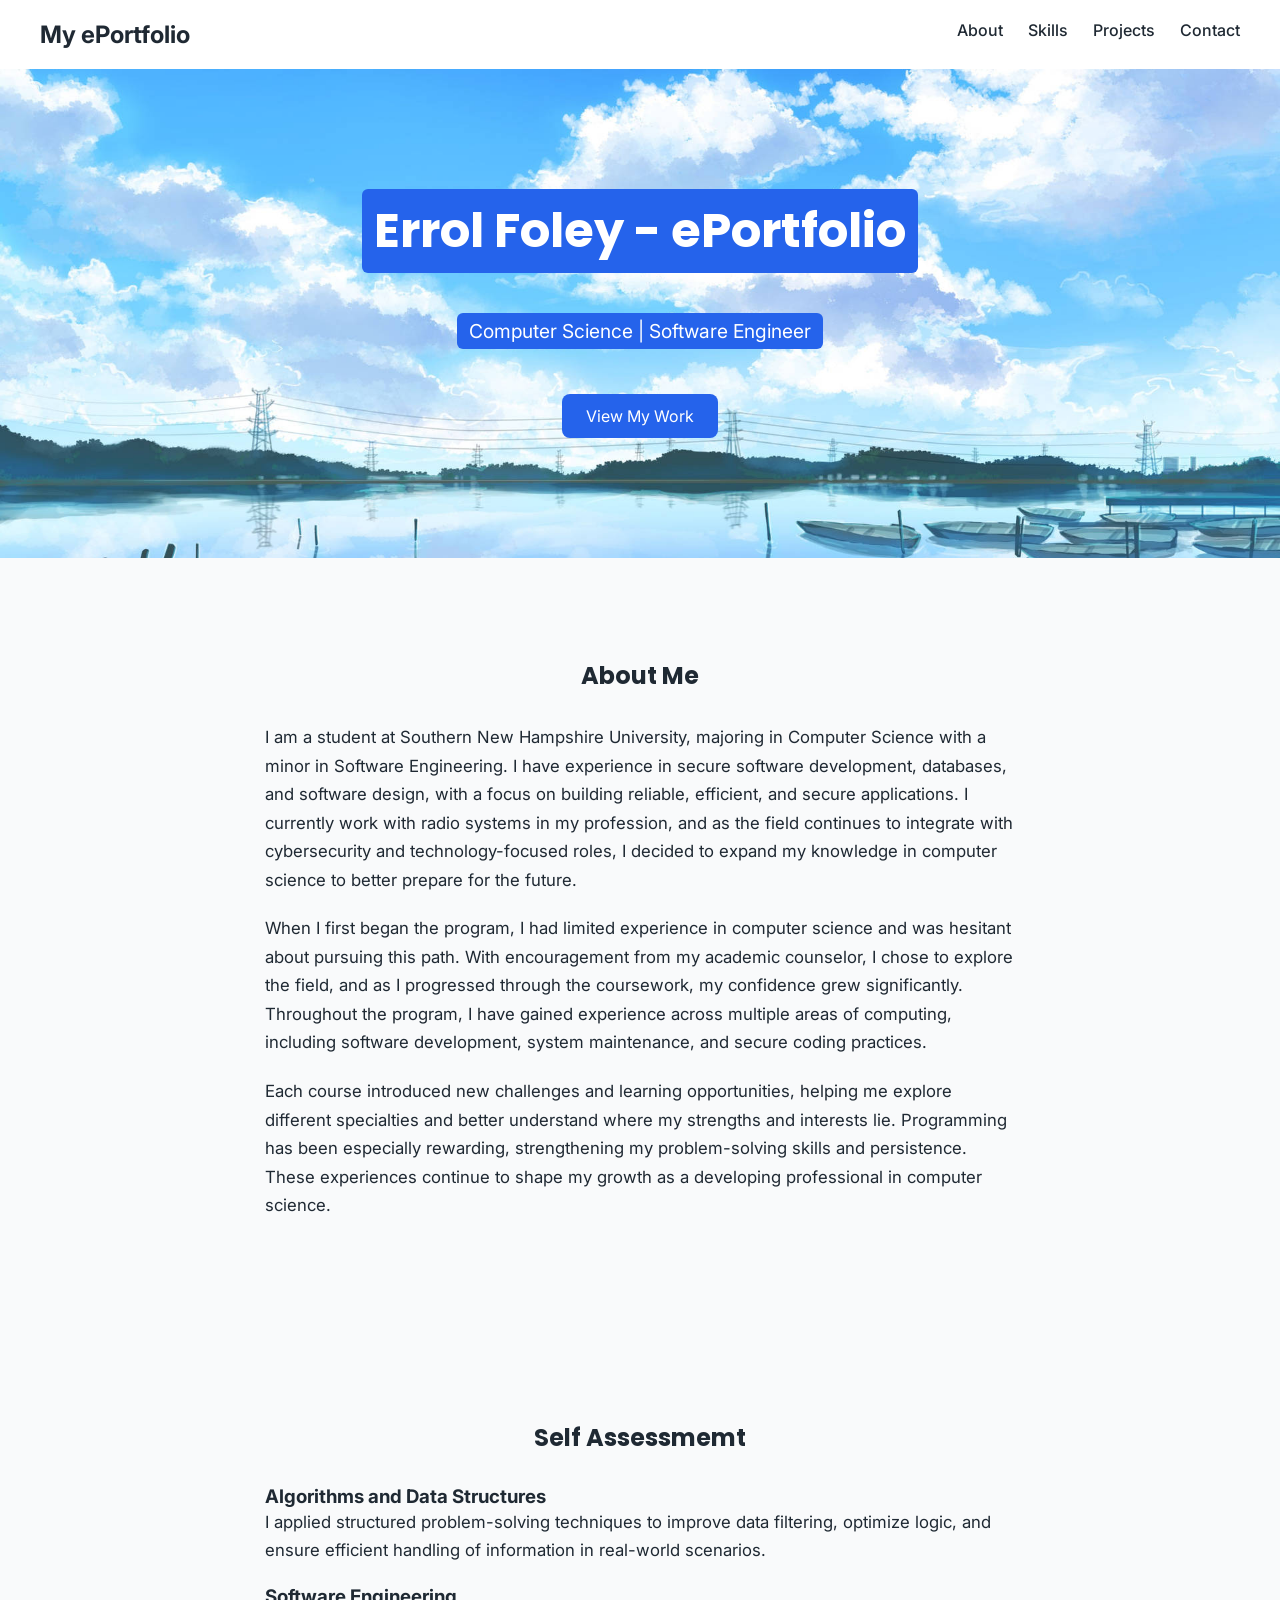
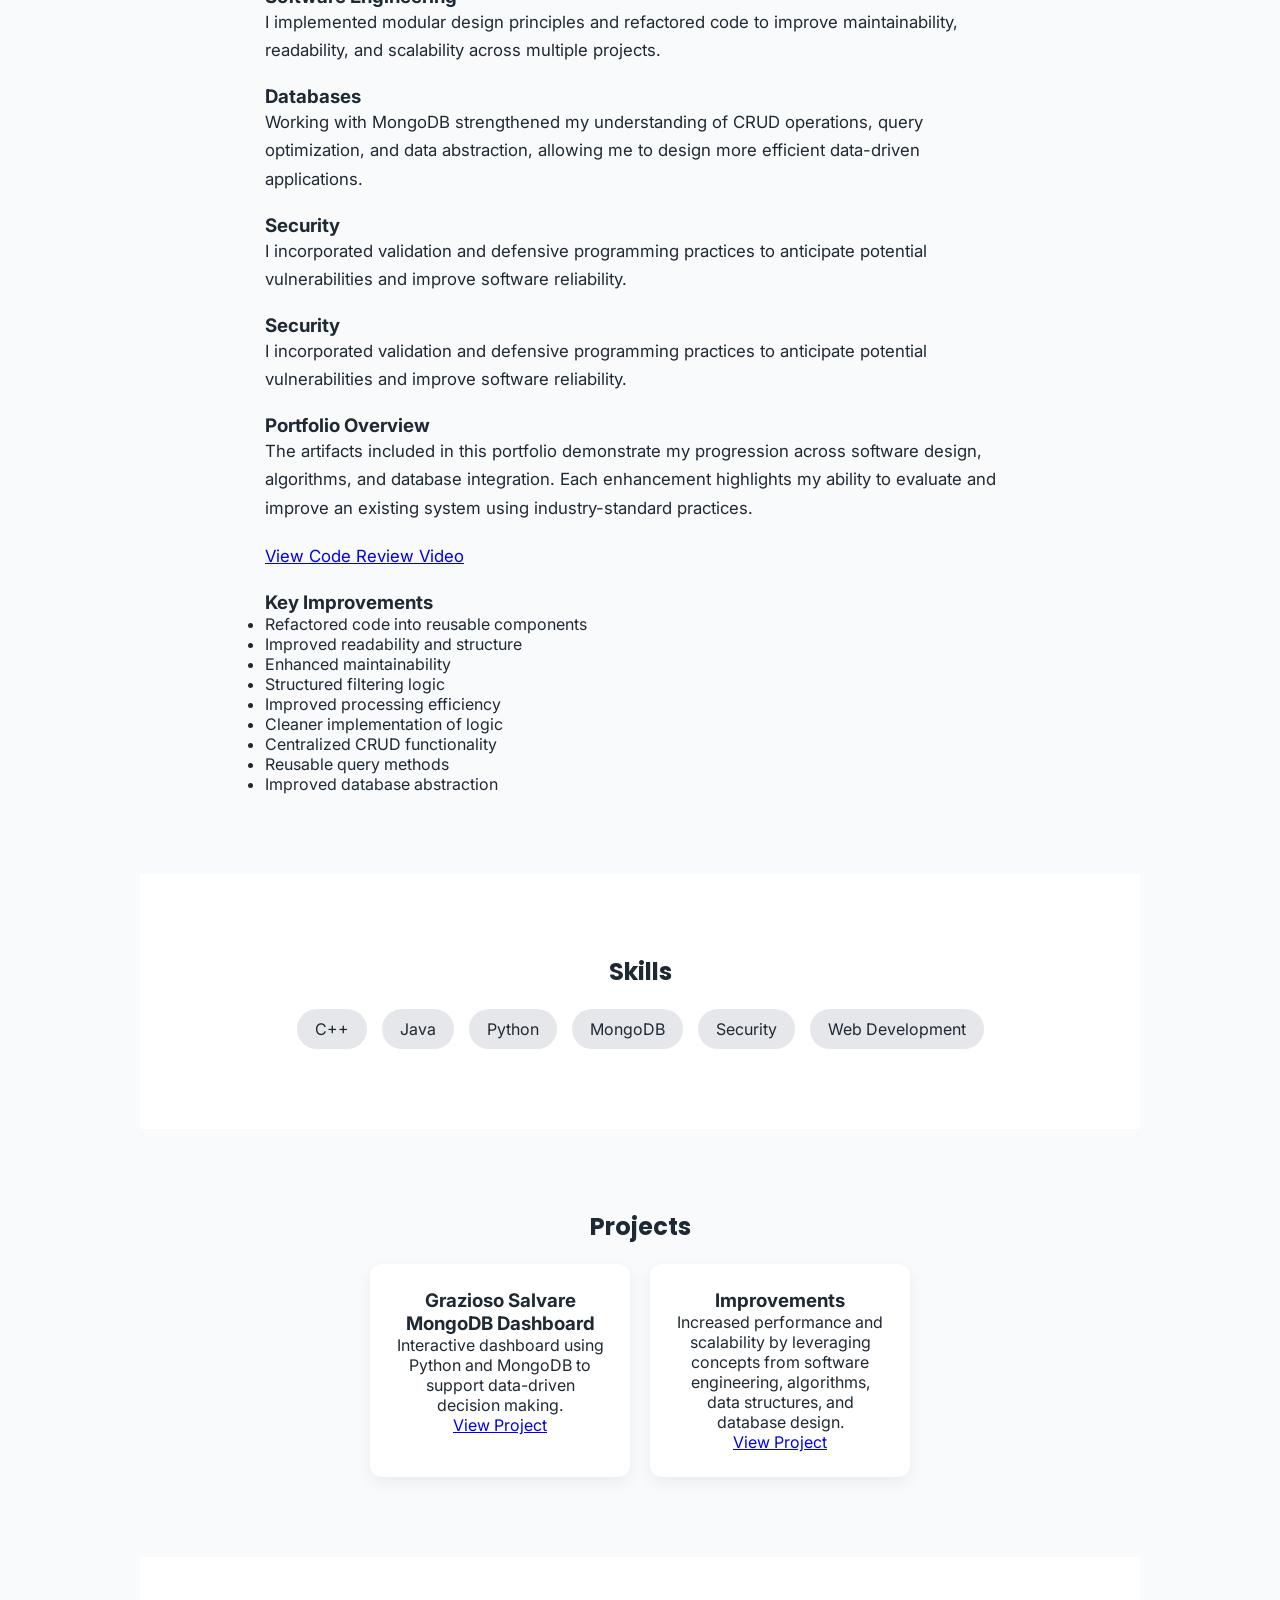
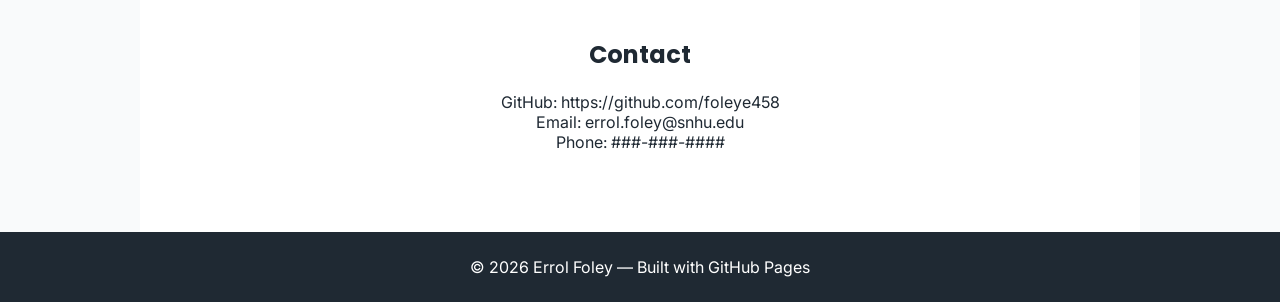
==== index.html @ 4ce611e1 "Update index.html" ====
<!DOCTYPE html>
<html lang="en">
<head>
  <meta charset="UTF-8">
  <meta name="viewport" content="width=device-width, initial-scale=1.0">
  <title>My ePortfolio</title>

  <!-- Fonts -->
  <link href="https://fonts.googleapis.com/css2?family=Poppins:wght@400;600&family=Inter:wght@400;500&display=swap" rel="stylesheet">

  <link rel="stylesheet" href="style.css">
</head>
<body>

  <!-- NAVBAR -->
  <nav>
    <h2 class="logo">My ePortfolio</h2>
    <ul>
      <li><a href="#about">About</a></li>
      <li><a href="#skills">Skills</a></li>
      <li><a href="#projects">Projects</a></li>
      <li><a href="#contact">Contact</a></li>
    </ul>
  </nav>

  <!-- HERO -->
<section class="hero">
  <h1 class="blue-highlight">Errol Foley - ePortfolio</h1>
  <p></p>
  <p class="blue-highlight">Computer Science | Software Engineer</p>
  <p></p>
  <a href="#projects" class="btn">View My Work</a>
</section>

  <!-- ABOUT -->
<section id="about" class="section">
  <h2>About Me</h2>

  <div class="about-content">

    <p>
      I am a student at Southern New Hampshire University, majoring in Computer Science with a minor in Software Engineering. I have experience in secure software development, databases, and software design, with a focus on building reliable, efficient, and secure applications. I currently work with radio systems in my profession, and as the field continues to integrate with cybersecurity and technology-focused roles, I decided to expand my knowledge in computer science to better prepare for the future.
    </p>
    
    <p>
    </p>

    <p>
      When I first began the program, I had limited experience in computer science and was hesitant about pursuing this path. With encouragement from my academic counselor, I chose to explore the field, and as I progressed through the coursework, my confidence grew significantly. Throughout the program, I have gained experience across multiple areas of computing, including software development, system maintenance, and secure coding practices.
    </p>

    <p>
    </p>

    <p>
      Each course introduced new challenges and learning opportunities, helping me explore different specialties and better understand where my strengths and interests lie. Programming has been especially rewarding, strengthening my problem-solving skills and persistence. These experiences continue to shape my growth as a developing professional in computer science.
    </p>

    <p>
    </p>

    <p>
      
    </p>

  </div>
</section>

<!-- SELF ASSESSMENT -->
  <section id="self assessment" class="section">
  <h2>Self Assessmemt</h2>

  <div class="about-content">
    <h3>Algorithms and Data Structures</h3> 
    <p> I applied structured problem-solving techniques to improve data filtering, optimize logic, and ensure efficient handling of information in real-world scenarios. </p>

    <h3>Software Engineering</h3> 
    <p> I implemented modular design principles and refactored code to improve maintainability, readability, and scalability across multiple projects. </p>

    <h3>Databases</h3> 
    <p> Working with MongoDB strengthened my understanding of CRUD operations, query optimization, and data abstraction, allowing me to design more efficient data-driven applications. </p>

    <h3>Security</h3> 
    <p> I incorporated validation and defensive programming practices to anticipate potential vulnerabilities and improve software reliability. </p>

    <h3>Security</h3>
<p>
  I incorporated validation and defensive programming practices to anticipate potential
  vulnerabilities and improve software reliability.
</p>

<h3>Portfolio Overview</h3>
<p>
  The artifacts included in this portfolio demonstrate my progression across software
  design, algorithms, and database integration. Each enhancement highlights my ability
  to evaluate and improve an existing system using industry-standard practices.
</p>
<!-- Video-->
<p><a href="https://www.youtube.com/watch?v=GBIIQ0kP15E">View Code Review Video</a></p>
<h3>Key Improvements</h3>
<ul>
  <li>Refactored code into reusable components</li>
  <li>Improved readability and structure</li>
  <li>Enhanced maintainability</li>
  <li>Structured filtering logic</li>
  <li>Improved processing efficiency</li>
  <li>Cleaner implementation of logic</li>
  <li>Centralized CRUD functionality</li>
  <li>Reusable query methods</li>
  <li>Improved database abstraction</li>
</ul>

  </div>
</section>

  <!-- SKILLS -->
  <section id="skills" class="section light">
    <h2>Skills</h2>
    <div class="skills">
      <span>C++</span>
      <span>Java</span>
      <span>Python</span>
      <span>MongoDB</span>
      <span>Security</span>
      <span>Web Development</span>
    </div>
  </section>

  <!-- PROJECTS -->
  <section id="projects" class="section">
    <h2>Projects</h2>

    <div class="cards">

      <div class="card">
        <h3>Grazioso Salvare MongoDB Dashboard</h3>
        <p>Interactive dashboard using Python and MongoDB to support data-driven decision making.</p>
        <a href="https://github.com/Foleye458/Client-Server-Development" target="_blank" class="project-btn">
          View Project
        </a>
      </div>
      
      <div class="card">
        <h3>Improvements</h3>
        <p>Increased performance and scalability by leveraging concepts from software engineering, algorithms, data structures, and database design.</p>
        <a href="https://github.com/Foleye458/Client-Server-Development-Improvements-" target="_blank" class="project-btn">
          View Project
        </a>
      </div>

    </div>
  </section>

  <!-- CONTACT -->
  <section id="contact" class="section light">
    <h2>Contact</h2>
    <p>GitHub: https://github.com/foleye458</p>
    <p>Email: errol.foley@snhu.edu</p>
    <p>Phone: ###-###-####</p>
  </section>

  <footer>
    <p>© 2026 Errol Foley — Built with GitHub Pages</p>
  </footer>

</body>
</html>
---- style.css ----
* {
  margin: 0;
  padding: 0;
  box-sizing: border-box;
}

body {
  font-family: 'Inter', sans-serif;
  background: #f9fafb;
  color: #1f2933;
}

/* NAVBAR */
nav {
  display: flex;
  justify-content: space-between;
  padding: 20px 40px;
  background: white;
  box-shadow: 0 2px 6px rgba(0,0,0,0.05);
}

nav ul {
  display: flex;
  list-style: none;
  gap: 25px;
}

nav a {
  text-decoration: none;
  color: #1f2933;
  font-weight: 500;
}

/* HERO */
.hero {
  text-align: center;
  padding: 100px 20px;
}

.hero h1 {
  font-family: 'Poppins', sans-serif;
  font-size: 3rem;
}

.hero p {
  margin: 15px 0;
  font-size: 1.2rem;
}

.hero {
  text-align: center;
  padding: 120px 20px;
  background: url("Peace.jpg") center/cover no-repeat;
  color: white;
}



.btn: hover {
  transform: translateY(-3px);
}

.btn {
  display: inline-block;
  margin-top: 15px;
  padding: 12px 24px;
  background: #2563eb;
  color: white;
  border-radius: 8px;
  text-decoration: none;
}

.blue-highlight {
  background: #2563eb;
  color: white;
  padding: 6px 12px;
  border-radius: 6px;
  display: inline-block;
  margin-bottom: 10px;
}

/* SECTIONS */
.section {
  padding: 80px 20px;
  max-width: 1000px;
  margin: auto;
  text-align: center;
}

.section.light {
  background: white;
}

.section h2 {
  font-family: 'Poppins', sans-serif;
  margin-bottom: 20px;
}

#about {
  padding: 100px 20px;
}

/* ABOUT */
.about-content {
  max-width: 750px;
  margin: 30px auto 0;
  text-align: left;
}

.about-content p {
  margin-bottom: 20px;
  line-height: 1.7;
  font-size: 1.05rem;
}

/* SKILLS */
.skills {
  display: flex;
  flex-wrap: wrap;
  justify-content: center;
  gap: 15px;
}

.skills span {
  background: #e5e7eb;
  padding: 10px 18px;
  border-radius: 20px;
}

/* CARDS */
.cards {
  display: flex;
  flex-wrap: wrap;
  gap: 20px;
  justify-content: center;
}

.card {
  background: white;
  padding: 25px;
  border-radius: 12px;
  width: 260px;
  box-shadow: 0 6px 15px rgba(0,0,0,0.06);
}

/* FOOTER */
footer {
  text-align: center;
  padding: 25px;
  background: #1f2933;
  color: white;
}

/* MOBILE */
@media (max-width: 768px) {
  .cards {
    flex-direction: column;
    align-items: center;
  }
}
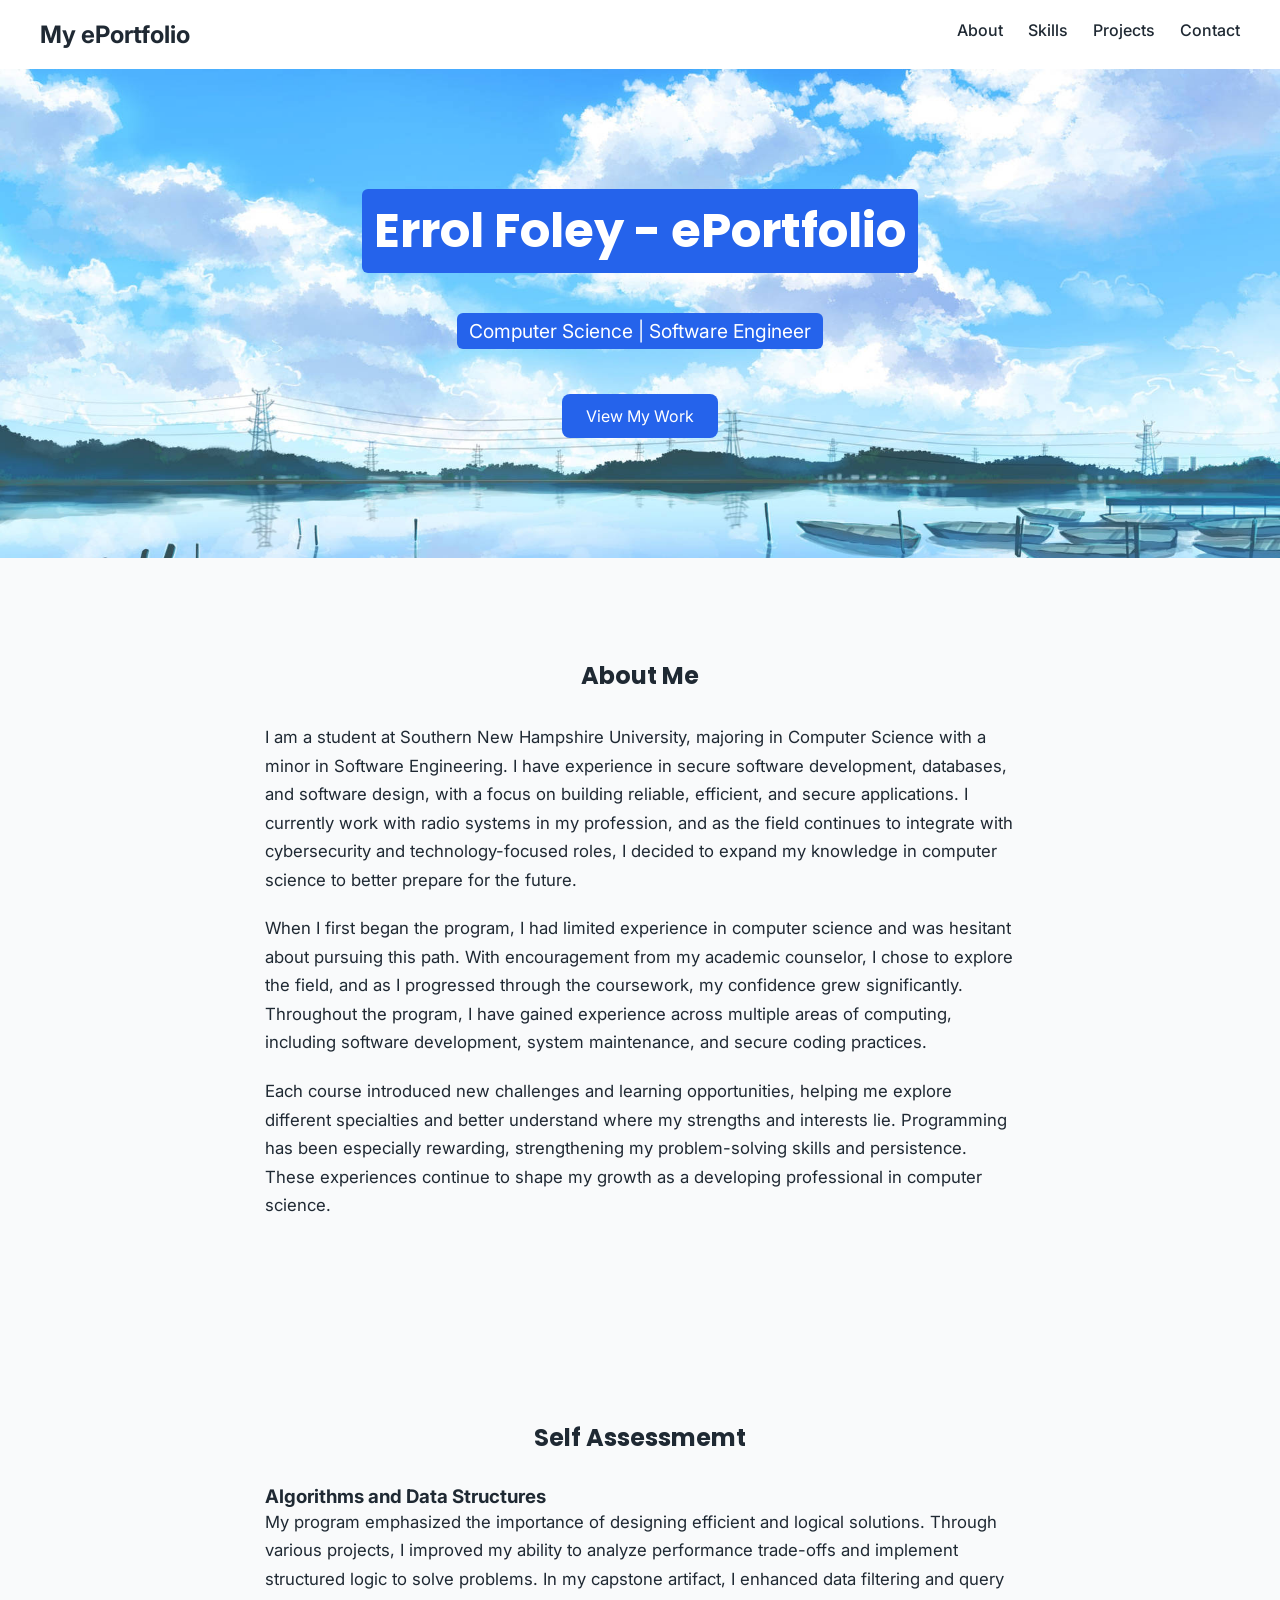
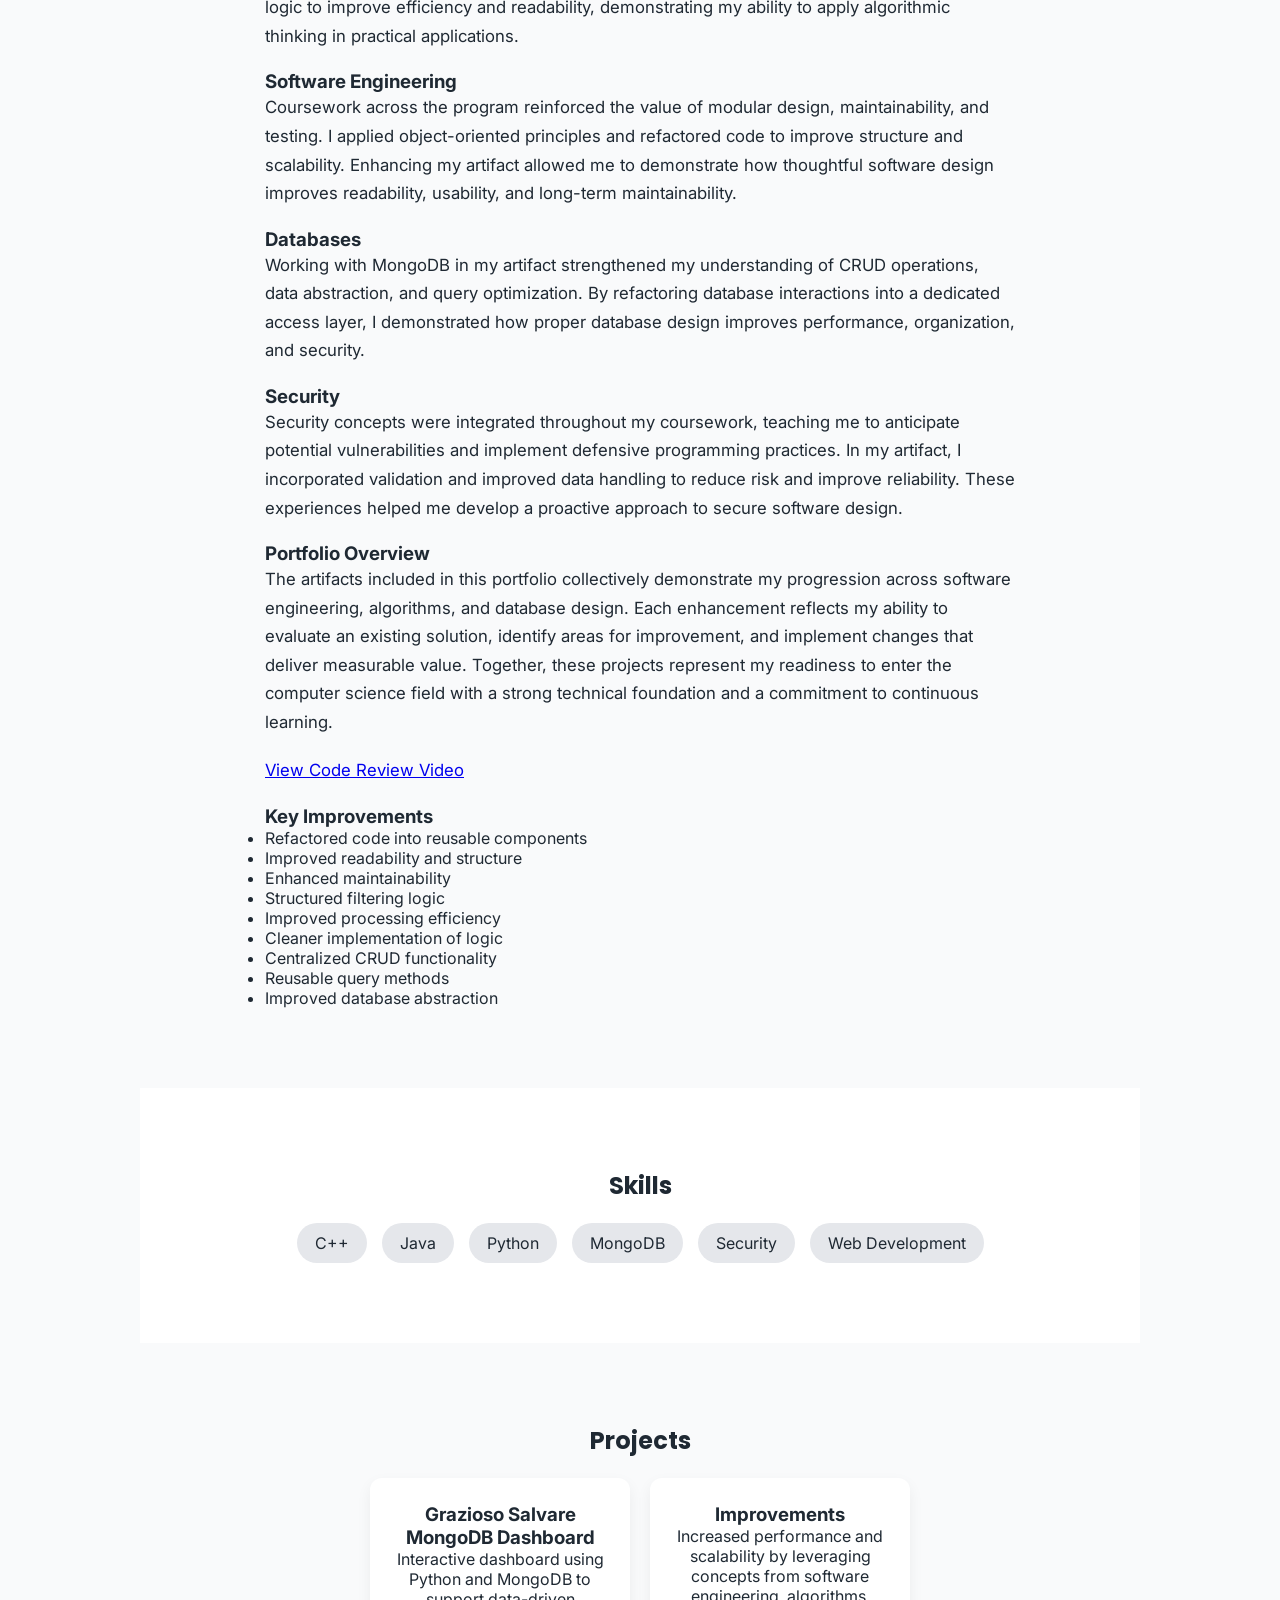
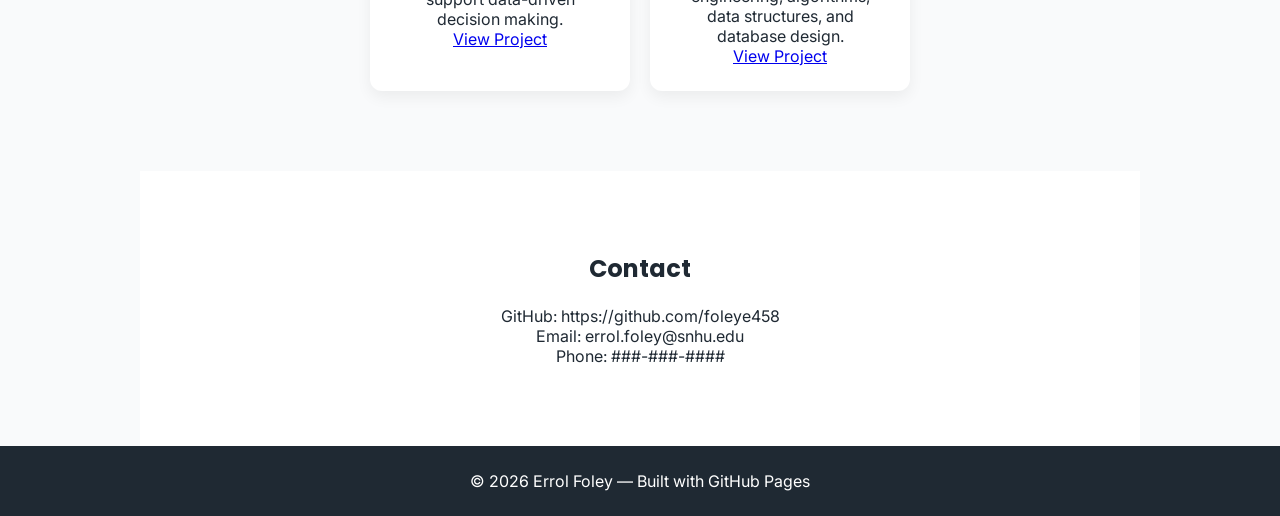
==== commit 453a1678: "Update index.html" ====
--- a/index.html
+++ b/index.html
@@ -72,28 +72,20 @@
 
   <div class="about-content">
     <h3>Algorithms and Data Structures</h3> 
-    <p> I applied structured problem-solving techniques to improve data filtering, optimize logic, and ensure efficient handling of information in real-world scenarios. </p>
+    <p> My program emphasized the importance of designing efficient and logical solutions. Through various projects, I improved my ability to analyze performance trade-offs and implement structured logic to solve problems. In my capstone artifact, I enhanced data filtering and query logic to improve efficiency and readability, demonstrating my ability to apply algorithmic thinking in practical applications. </p>
 
     <h3>Software Engineering</h3> 
-    <p> I implemented modular design principles and refactored code to improve maintainability, readability, and scalability across multiple projects. </p>
+    <p> Coursework across the program reinforced the value of modular design, maintainability, and testing. I applied object-oriented principles and refactored code to improve structure and scalability. Enhancing my artifact allowed me to demonstrate how thoughtful software design improves readability, usability, and long-term maintainability. </p>
 
     <h3>Databases</h3> 
-    <p> Working with MongoDB strengthened my understanding of CRUD operations, query optimization, and data abstraction, allowing me to design more efficient data-driven applications. </p>
+    <p> Working with MongoDB in my artifact strengthened my understanding of CRUD operations, data abstraction, and query optimization. By refactoring database interactions into a dedicated access layer, I demonstrated how proper database design improves performance, organization, and security. </p>
 
     <h3>Security</h3> 
-    <p> I incorporated validation and defensive programming practices to anticipate potential vulnerabilities and improve software reliability. </p>
-
-    <h3>Security</h3>
-<p>
-  I incorporated validation and defensive programming practices to anticipate potential
-  vulnerabilities and improve software reliability.
-</p>
+    <p> Security concepts were integrated throughout my coursework, teaching me to anticipate potential vulnerabilities and implement defensive programming practices. In my artifact, I incorporated validation and improved data handling to reduce risk and improve reliability. These experiences helped me develop a proactive approach to secure software design. </p>
 
 <h3>Portfolio Overview</h3>
 <p>
-  The artifacts included in this portfolio demonstrate my progression across software
-  design, algorithms, and database integration. Each enhancement highlights my ability
-  to evaluate and improve an existing system using industry-standard practices.
+  The artifacts included in this portfolio collectively demonstrate my progression across software engineering, algorithms, and database design. Each enhancement reflects my ability to evaluate an existing solution, identify areas for improvement, and implement changes that deliver measurable value. Together, these projects represent my readiness to enter the computer science field with a strong technical foundation and a commitment to continuous learning.
 </p>
 <!-- Video-->
 <p><a href="https://www.youtube.com/watch?v=GBIIQ0kP15E">View Code Review Video</a></p>
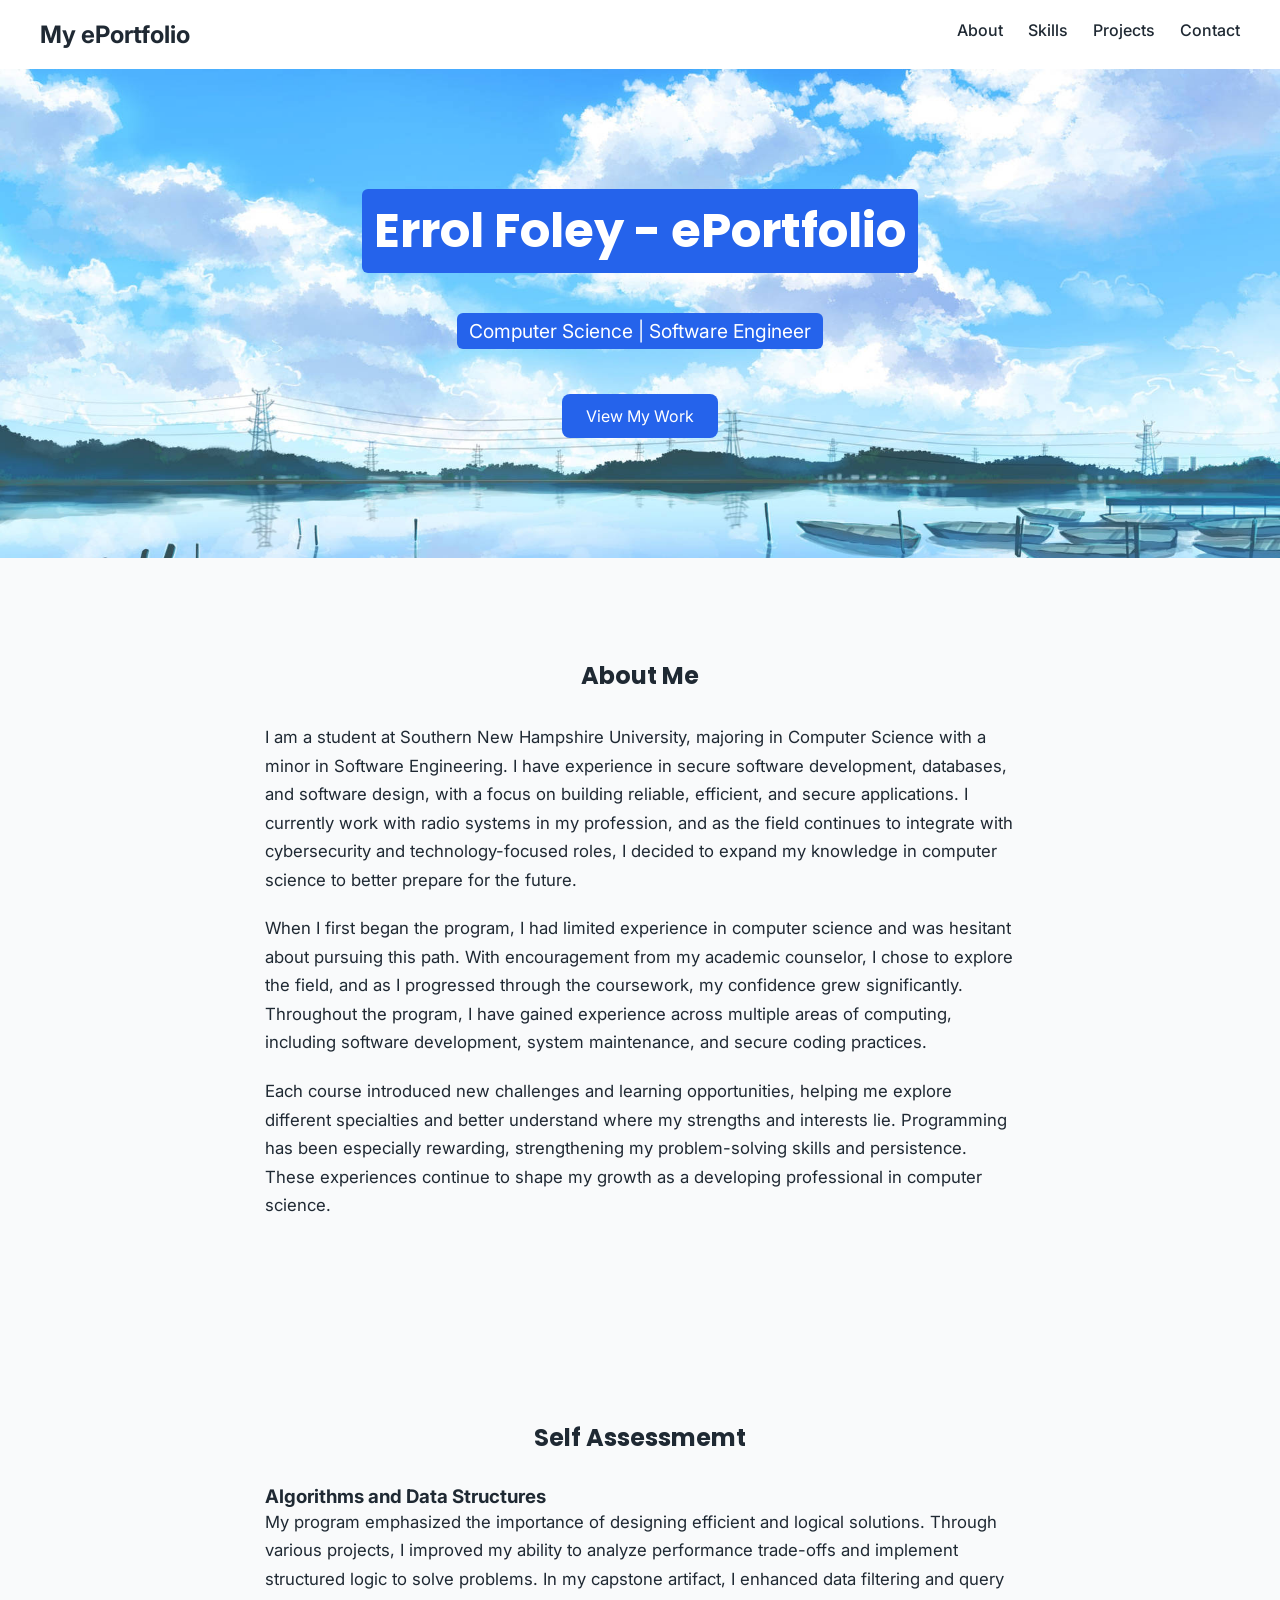
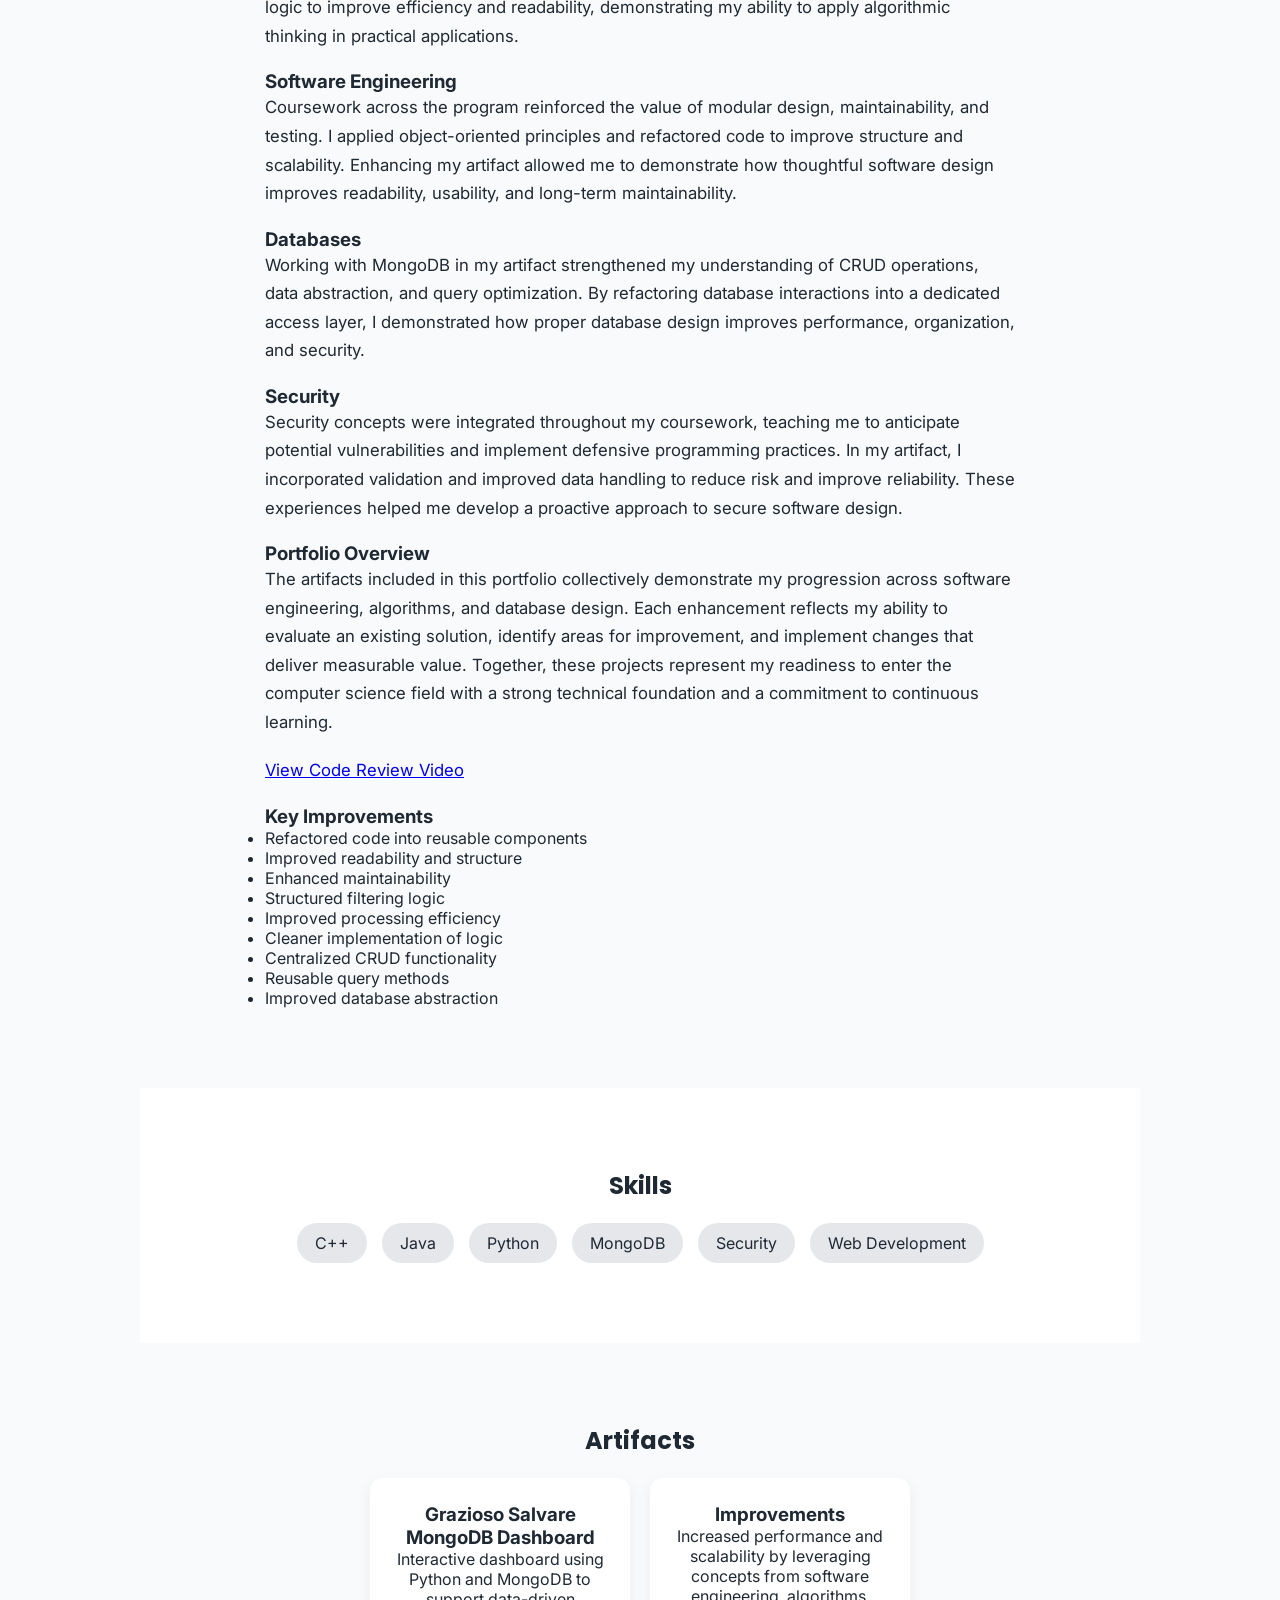
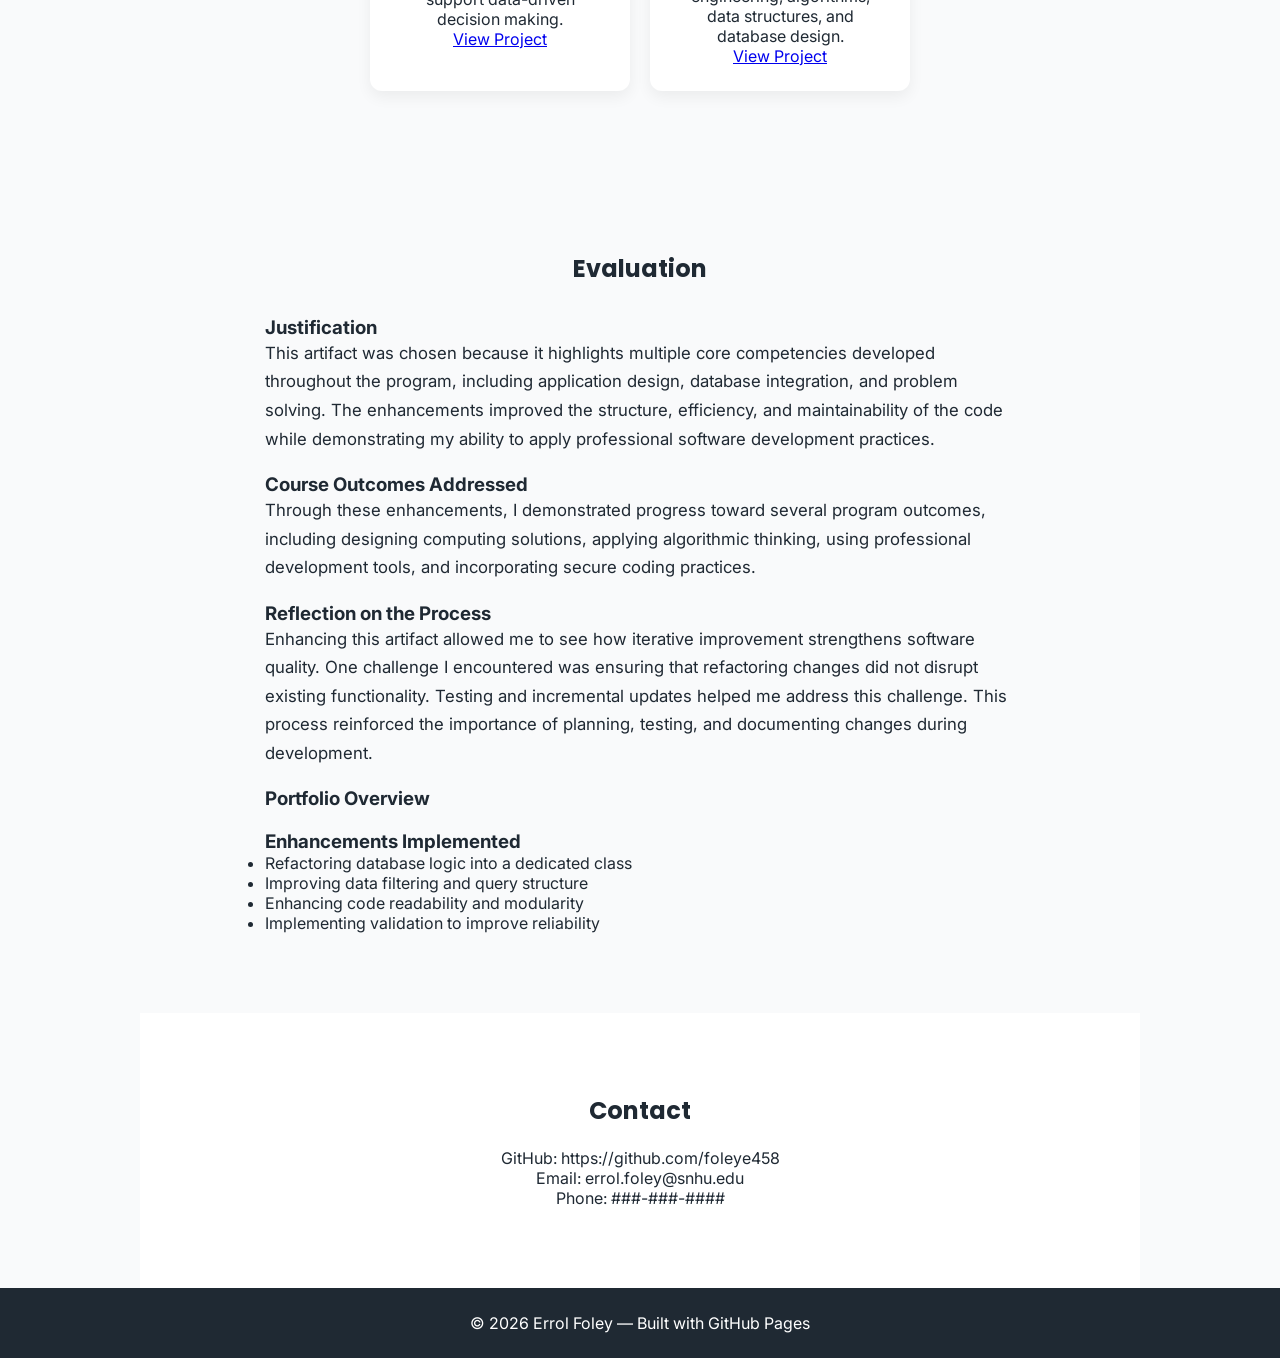
==== commit bc541af0: "Update index.html" ====
--- a/index.html
+++ b/index.html
@@ -118,9 +118,9 @@
     </div>
   </section>
 
-  <!-- PROJECTS -->
-  <section id="projects" class="section">
-    <h2>Projects</h2>
+  <!-- ARTIFACTS -->
+  <section id="artifacts" class="section">
+    <h2>Artifacts</h2>
 
     <div class="cards">
 
@@ -143,6 +143,37 @@
     </div>
   </section>
 
+  <!-- JUSTIFICATION -->
+  <section id="justification" class="section">
+  <h2>Evaluation</h2>
+
+  <div class="about-content">
+    <h3>Justification</h3> 
+    <p>This artifact was chosen because it highlights multiple core competencies developed throughout the program, including application design, database integration, and problem solving. The enhancements improved the structure, efficiency, and maintainability of the code while demonstrating my ability to apply professional software development practices.  </p>
+
+    <h3>Course Outcomes Addressed</h3> 
+    <p>Through these enhancements, I demonstrated progress toward several program outcomes, including designing computing solutions, applying algorithmic thinking, using professional development tools, and incorporating secure coding practices.</p>
+
+    <h3>Reflection on the Process</h3> 
+    <p>Enhancing this artifact allowed me to see how iterative improvement strengthens software quality. One challenge I encountered was ensuring that refactoring changes did not disrupt existing functionality. Testing and incremental updates helped me address this challenge. This process reinforced the importance of planning, testing, and documenting changes during development.</p>
+
+<h3>Portfolio Overview</h3>
+<p>
+ 
+</p>
+
+<h3>Enhancements Implemented</h3>
+<ul>
+  <li>Refactoring database logic into a dedicated class</li>
+  <li>Improving data filtering and query structure</li>
+  <li>Enhancing code readability and modularity</li>
+  <li>Implementing validation to improve reliability</li>
+
+</ul>
+
+  </div>
+</section>
+
   <!-- CONTACT -->
   <section id="contact" class="section light">
     <h2>Contact</h2>
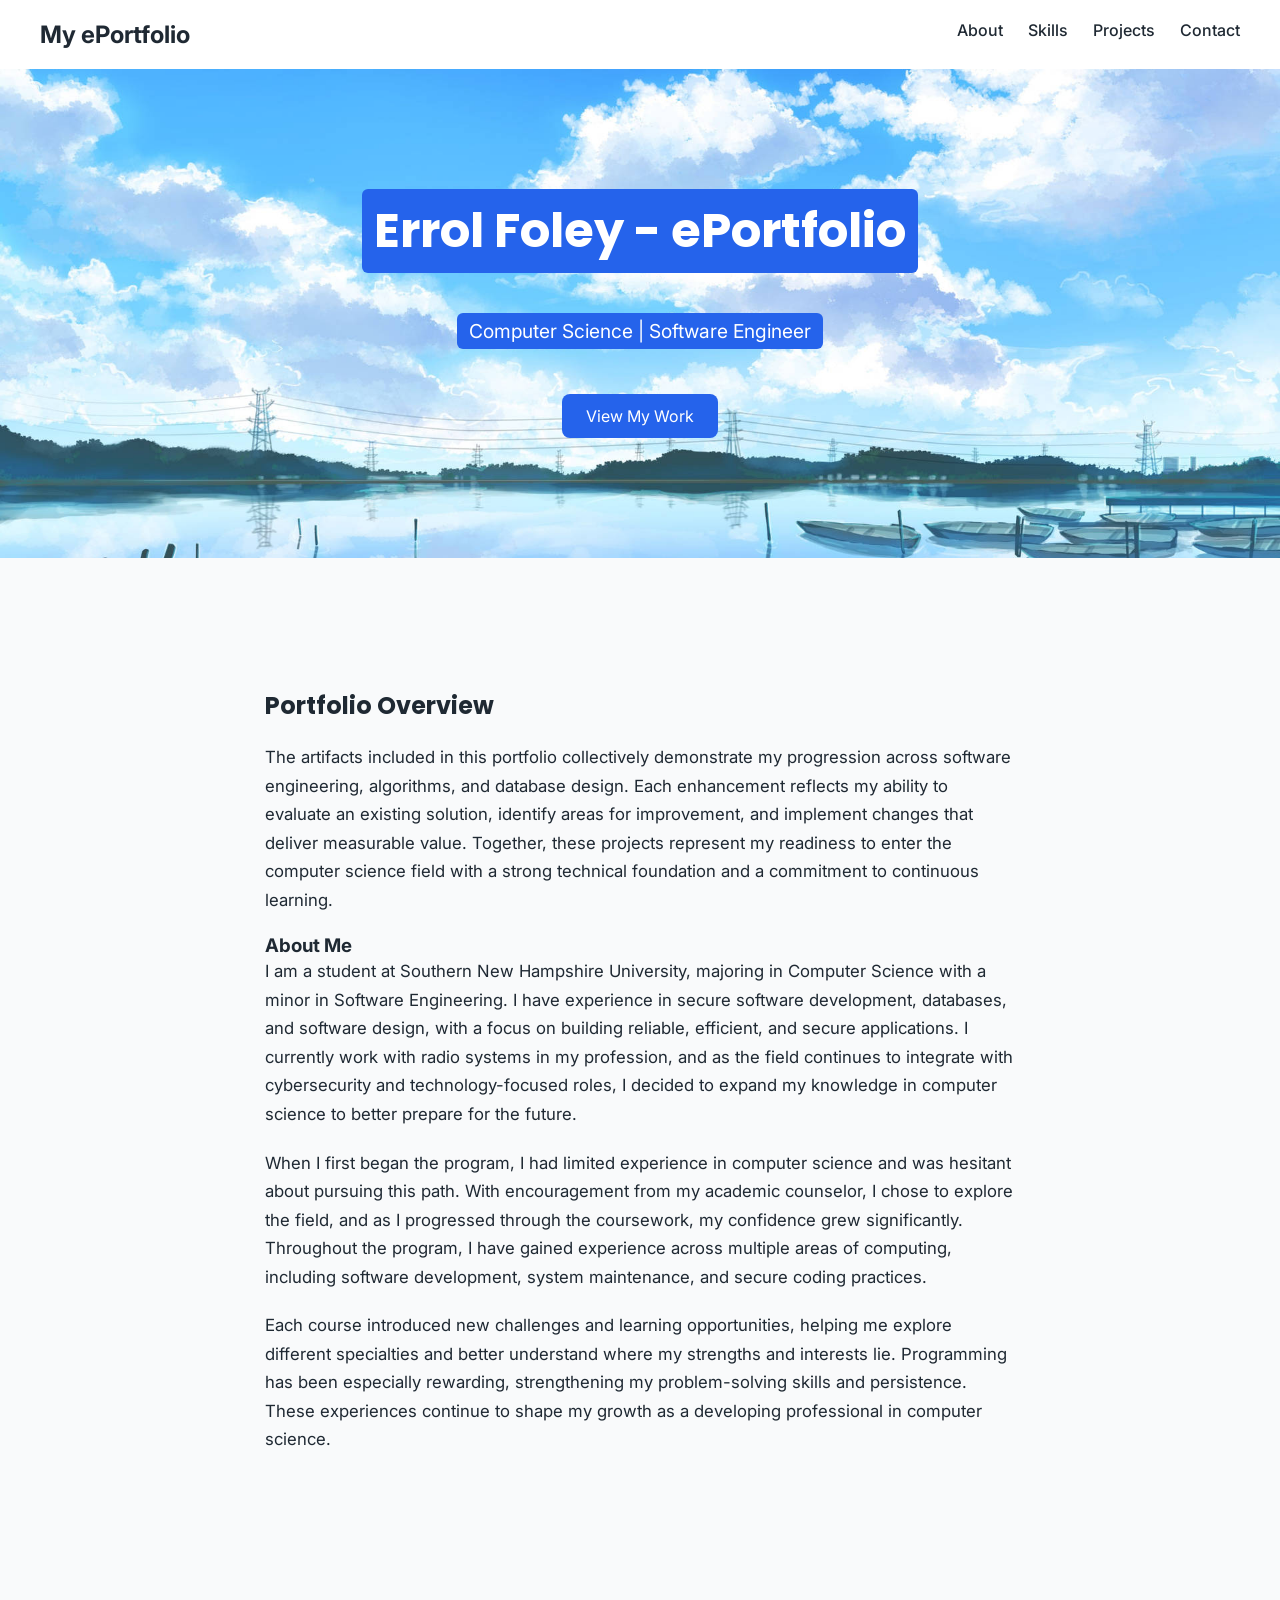
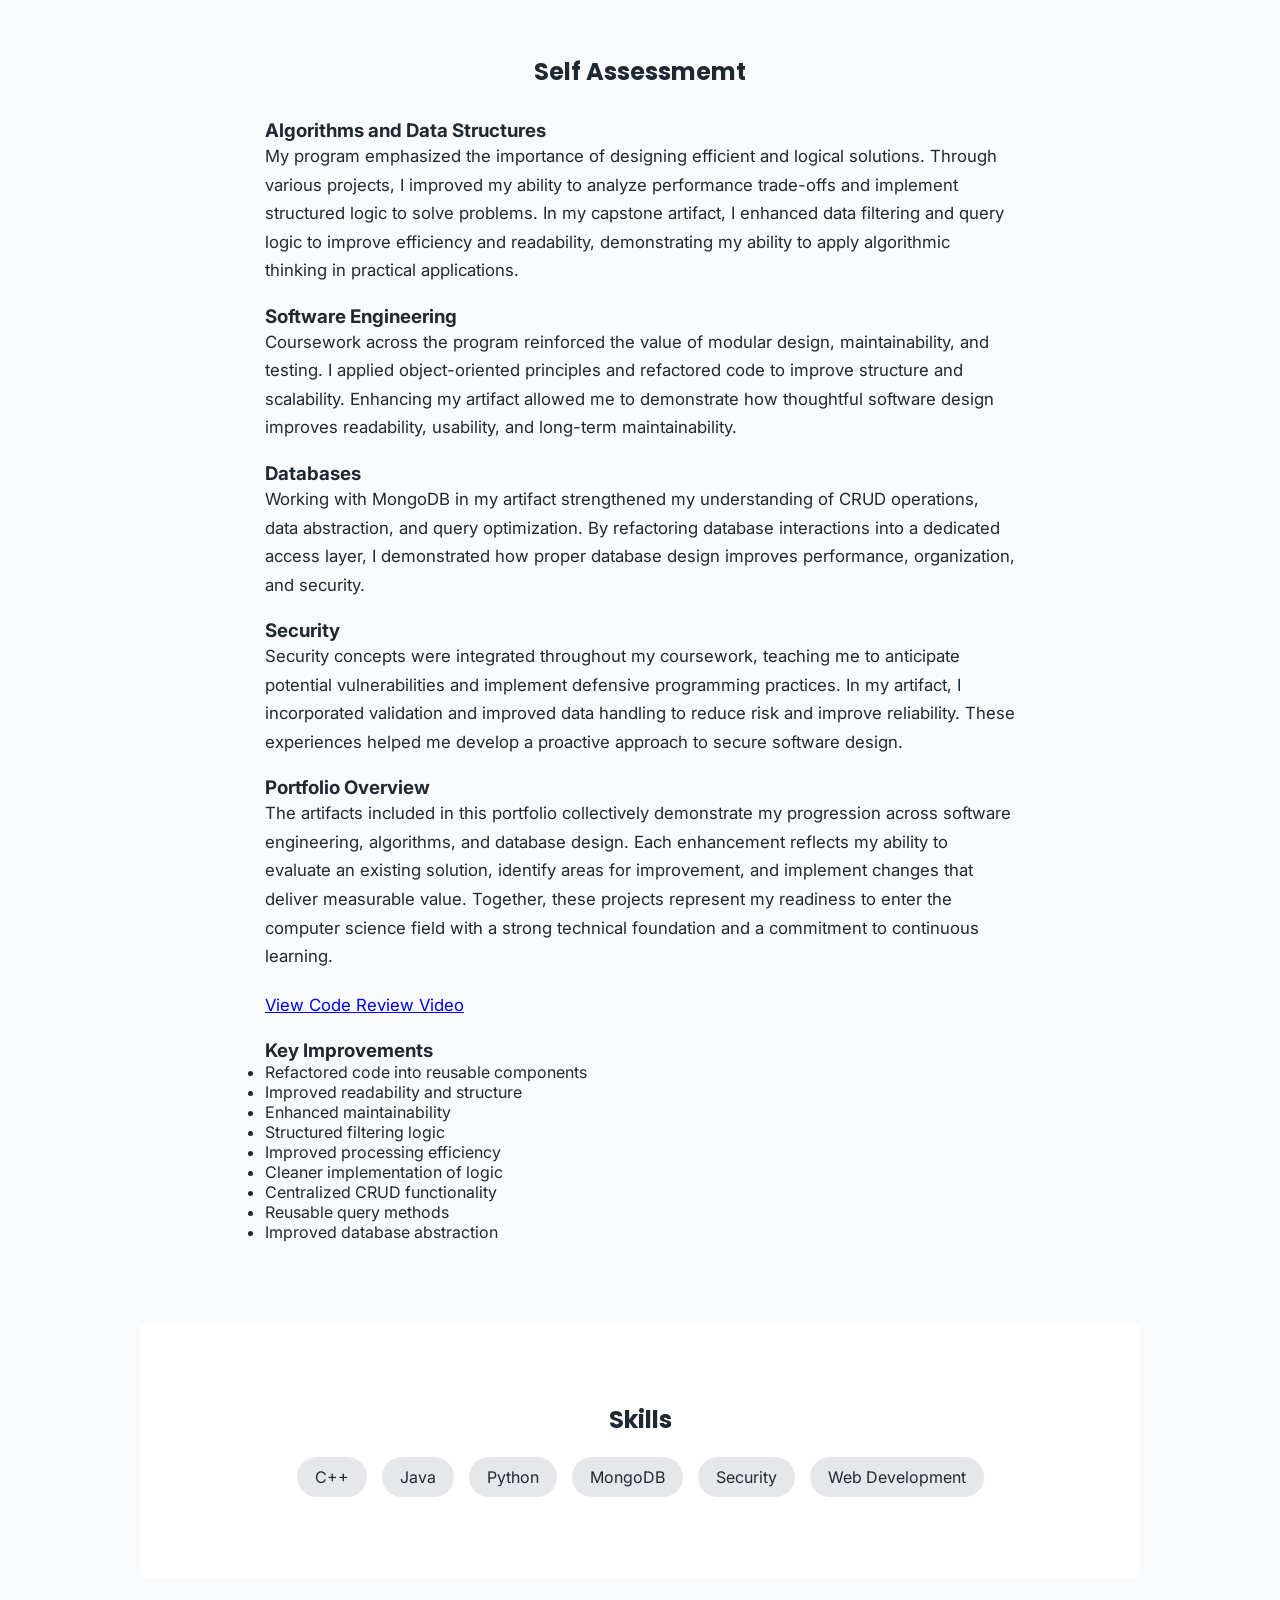
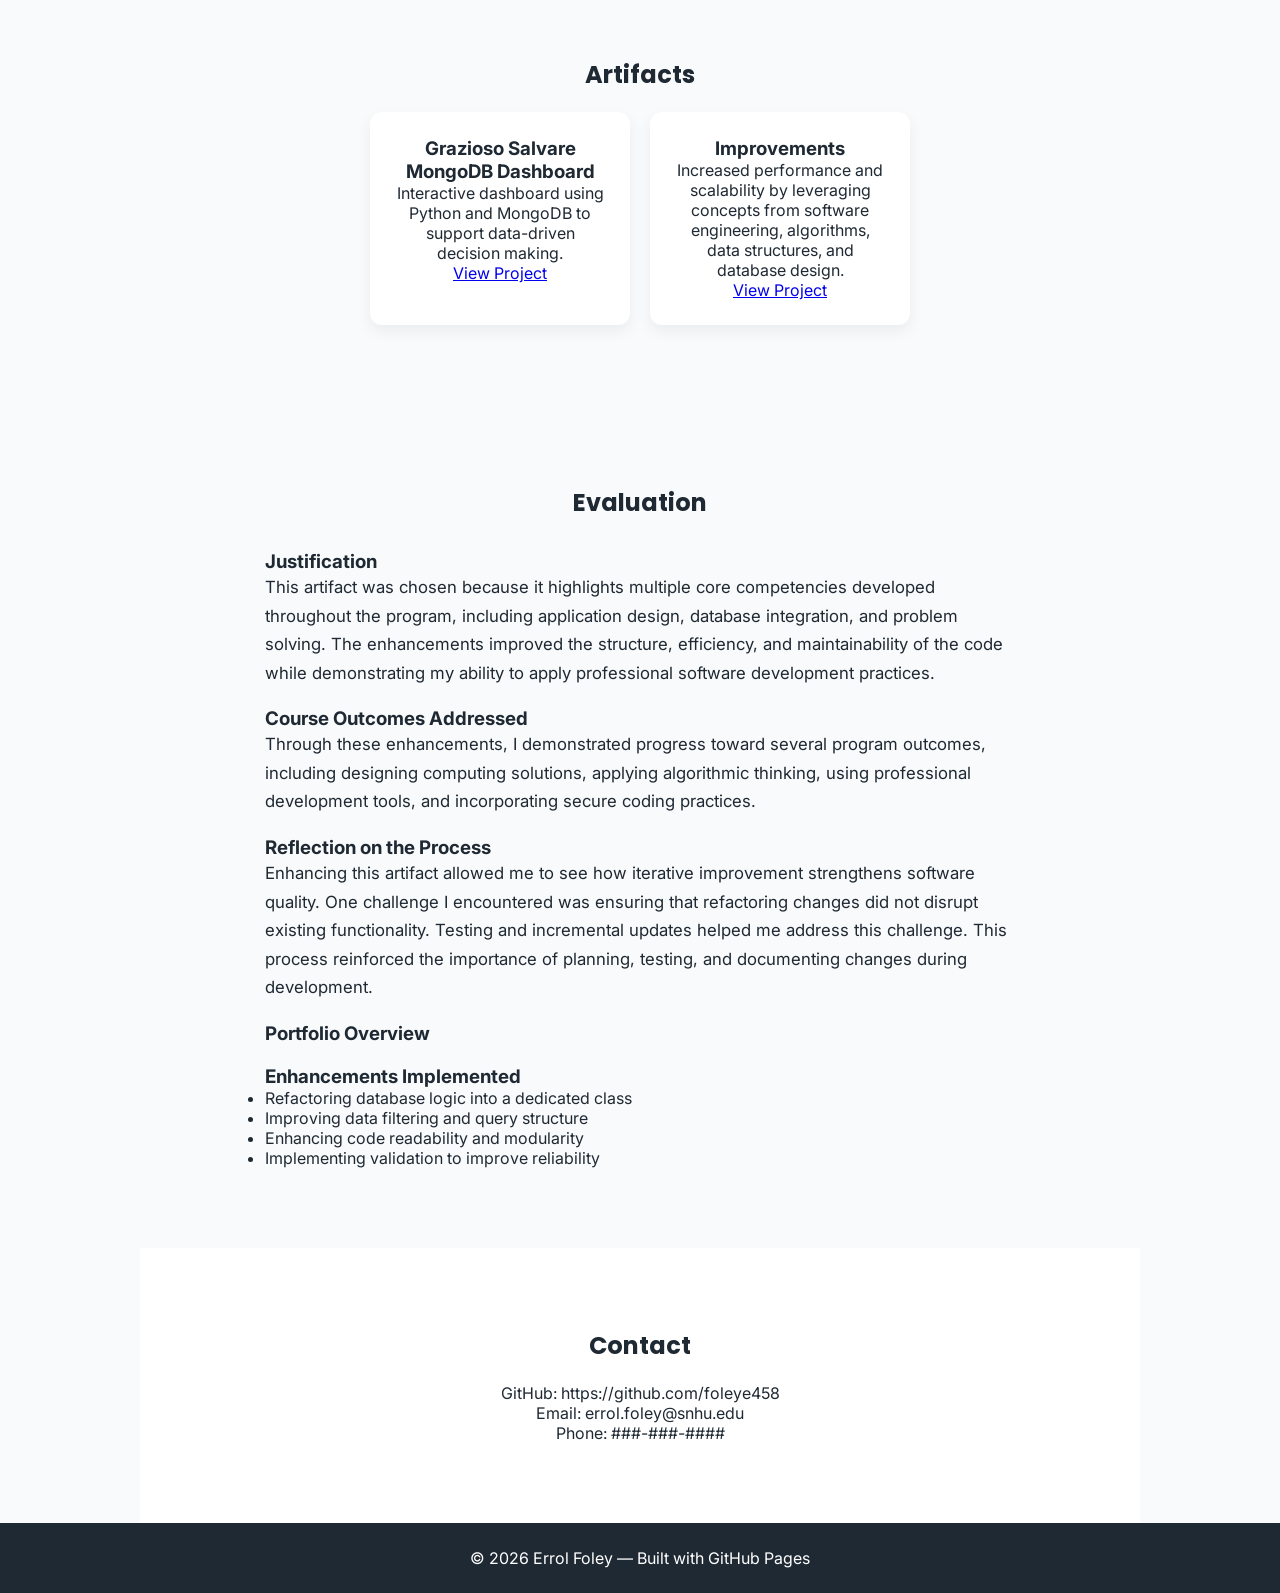
==== commit d5bf9238: "Update index.html" ====
--- a/index.html
+++ b/index.html
@@ -34,9 +34,13 @@
 
   <!-- ABOUT -->
 <section id="about" class="section">
-  <h2>About Me</h2>
+  <div class="about-content">
+  <h2>Portfolio Overview</h2>
+    <p>
+      The artifacts included in this portfolio collectively demonstrate my progression across software engineering, algorithms, and database design. Each enhancement reflects my ability to evaluate an existing solution, identify areas for improvement, and implement changes that deliver measurable value. Together, these projects represent my readiness to enter the computer science field with a strong technical foundation and a commitment to continuous learning.
+    </p>
 
-  <div class="about-content">
+  <h3>About Me</h3>
 
     <p>
       I am a student at Southern New Hampshire University, majoring in Computer Science with a minor in Software Engineering. I have experience in secure software development, databases, and software design, with a focus on building reliable, efficient, and secure applications. I currently work with radio systems in my profession, and as the field continues to integrate with cybersecurity and technology-focused roles, I decided to expand my knowledge in computer science to better prepare for the future.
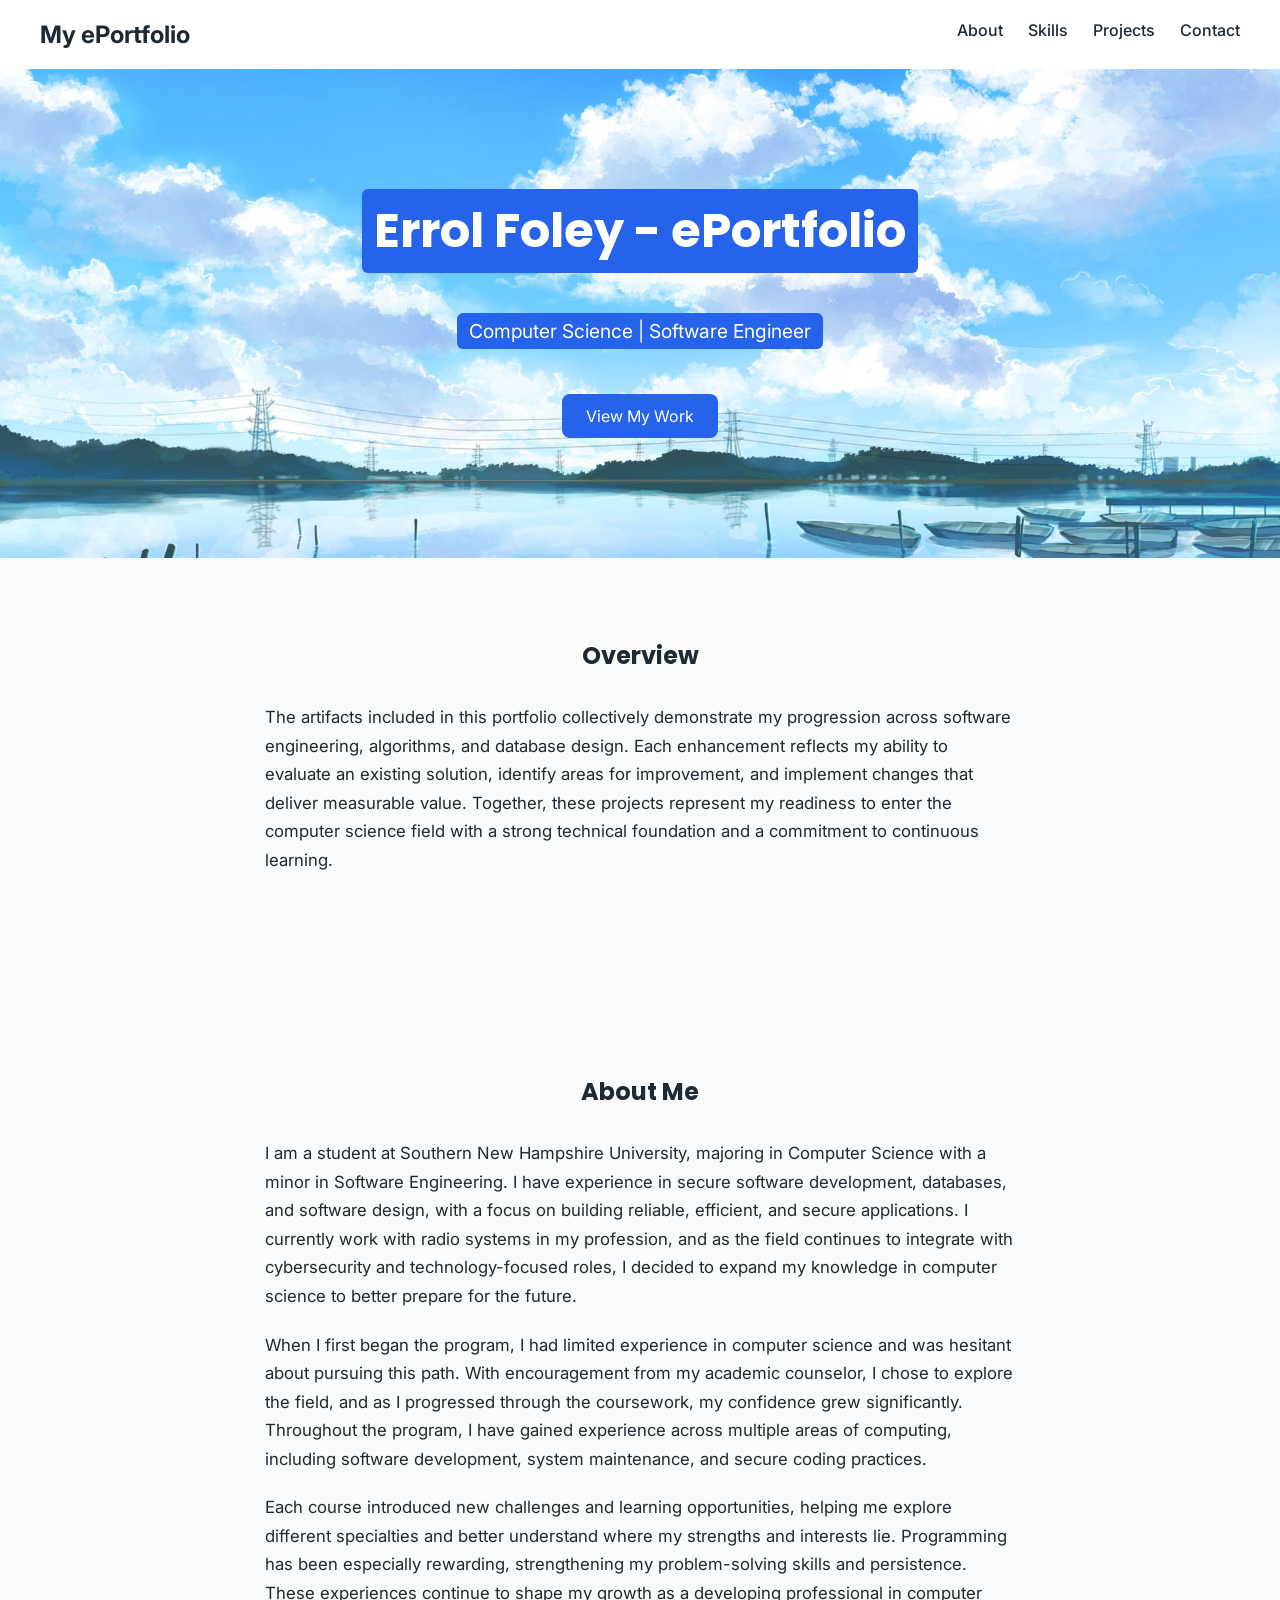
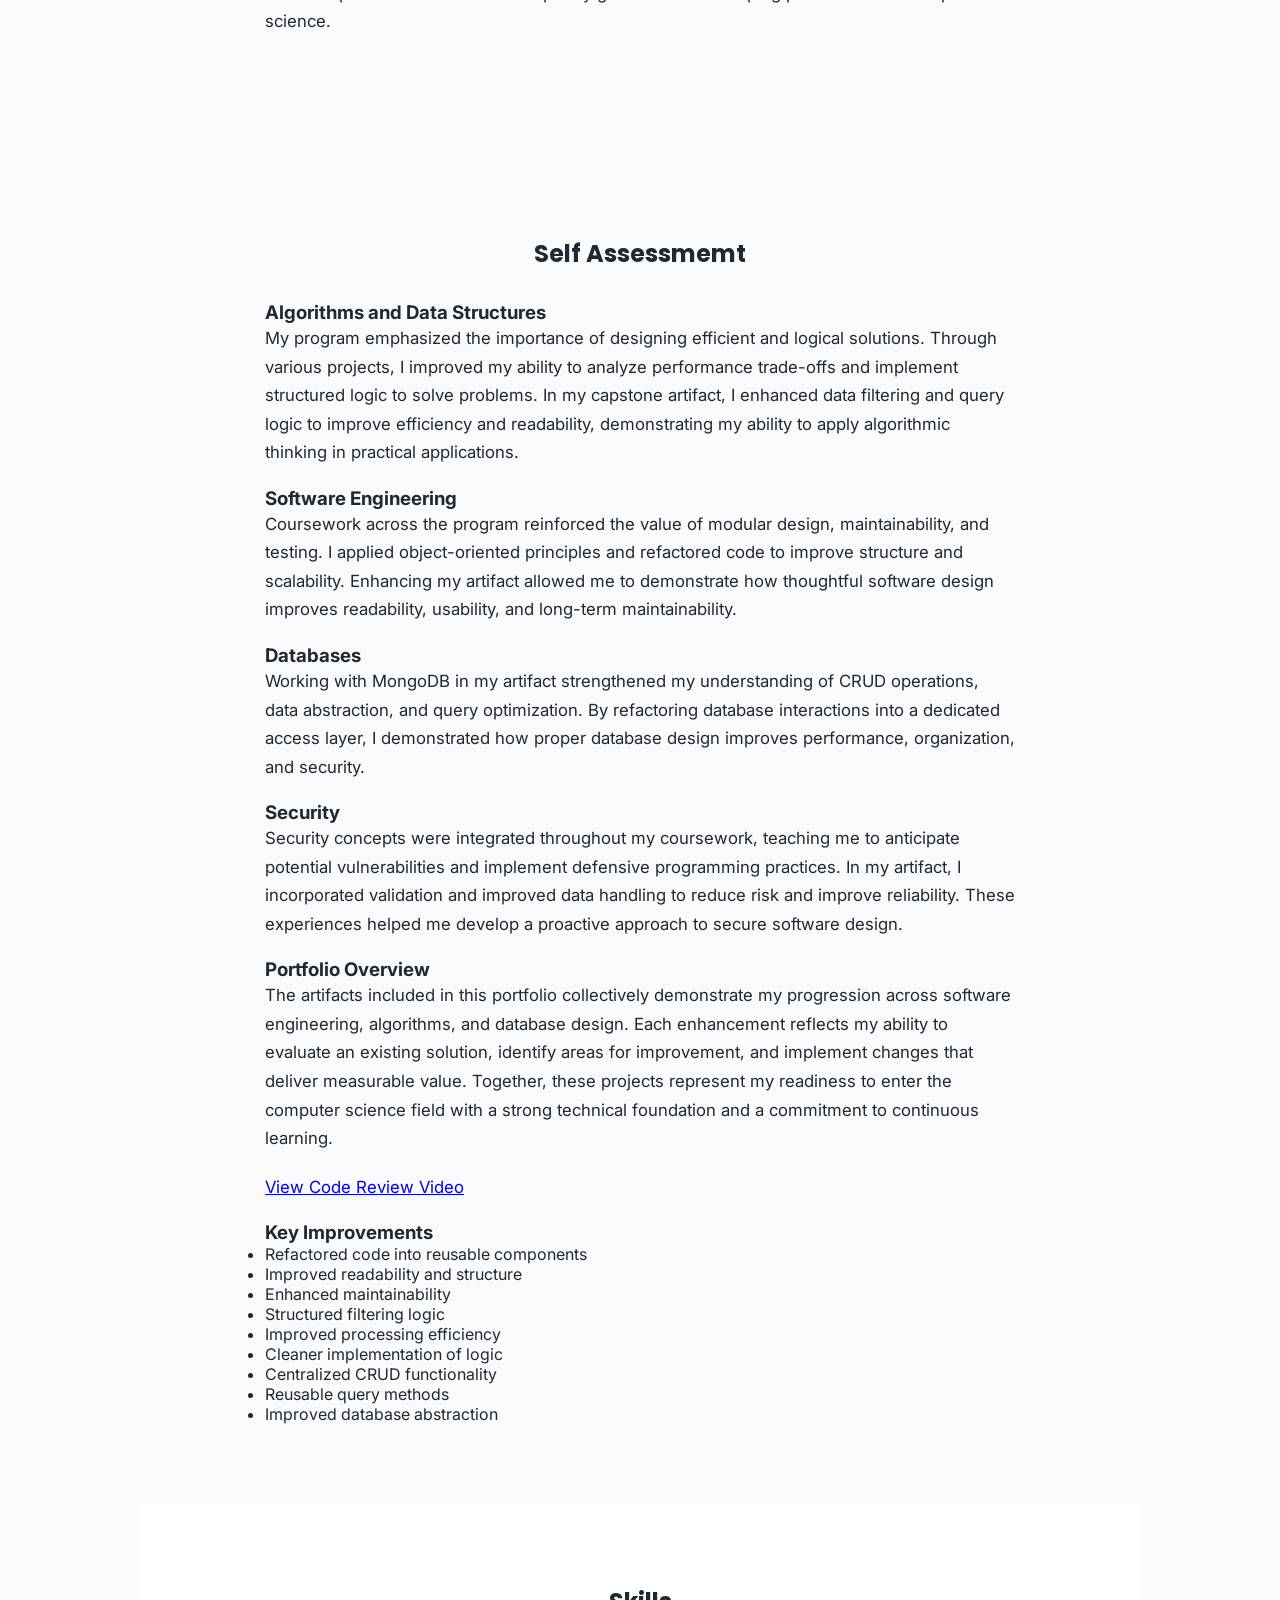
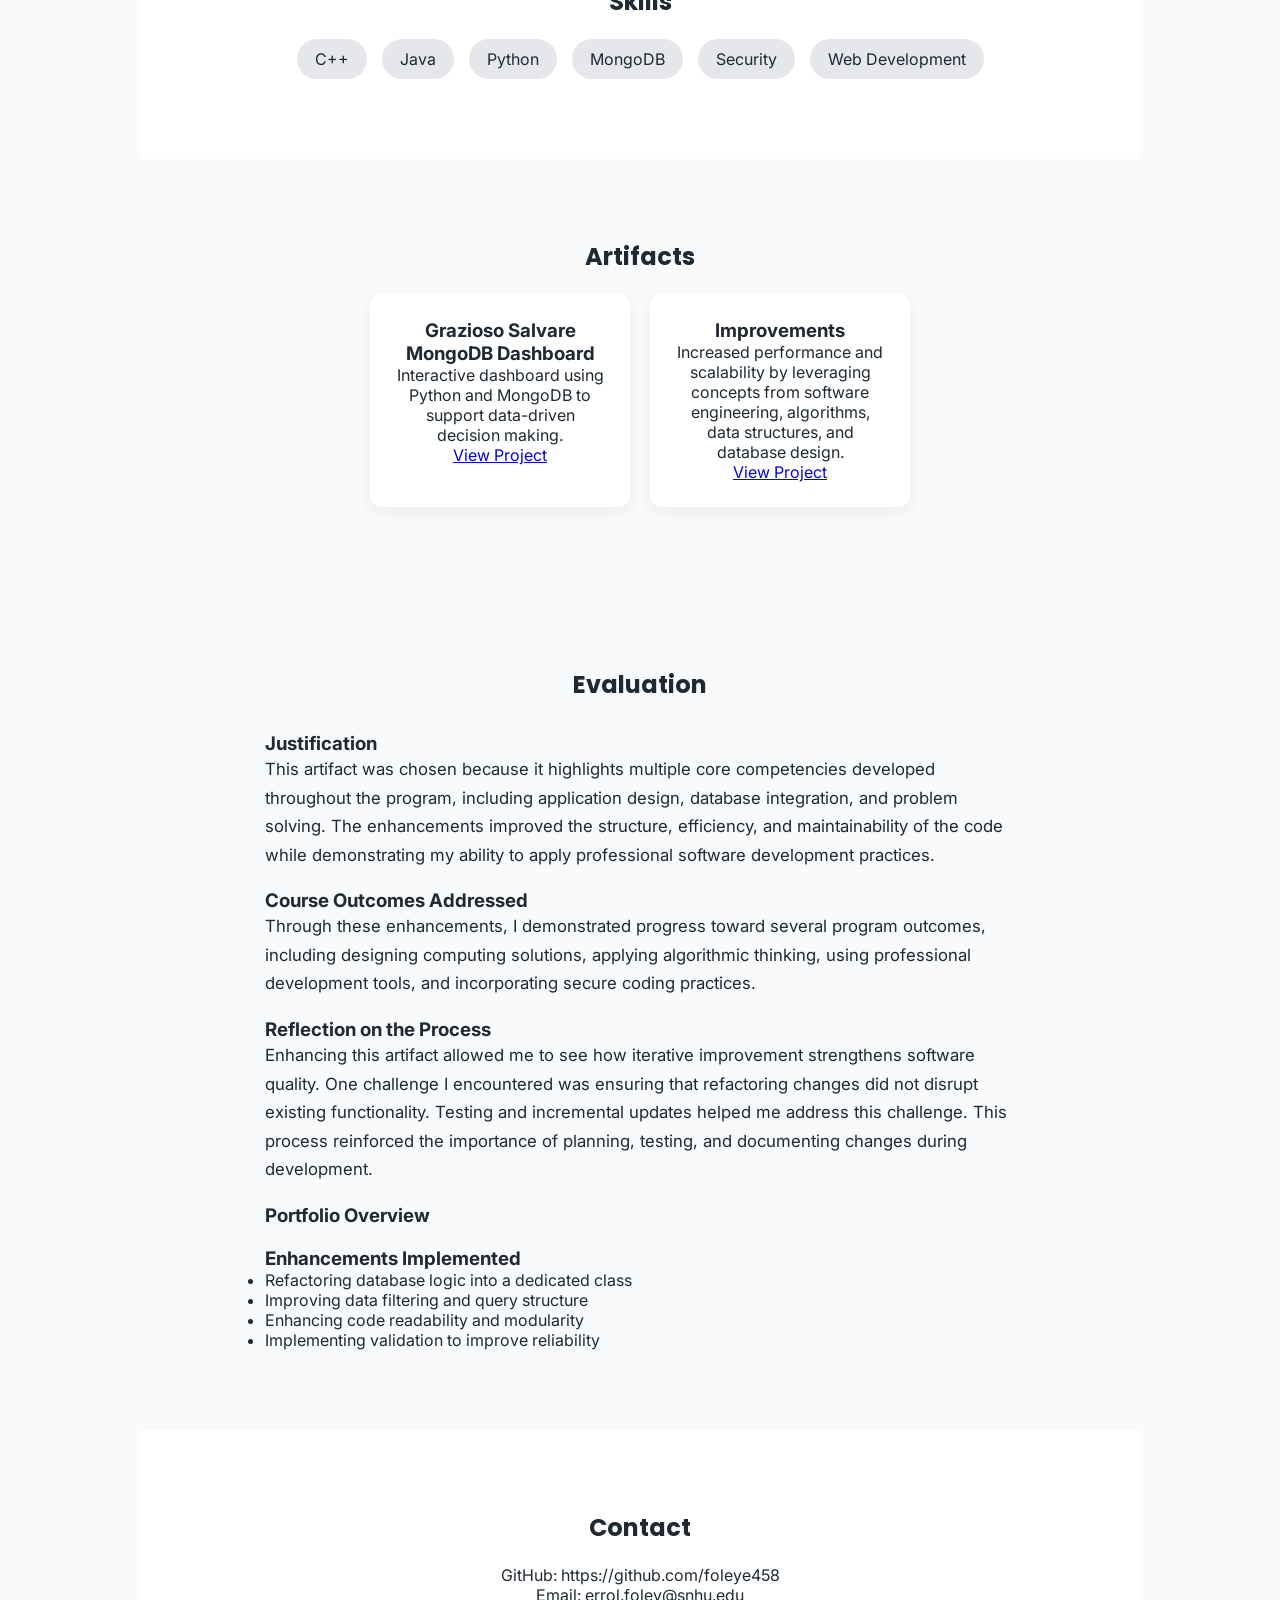
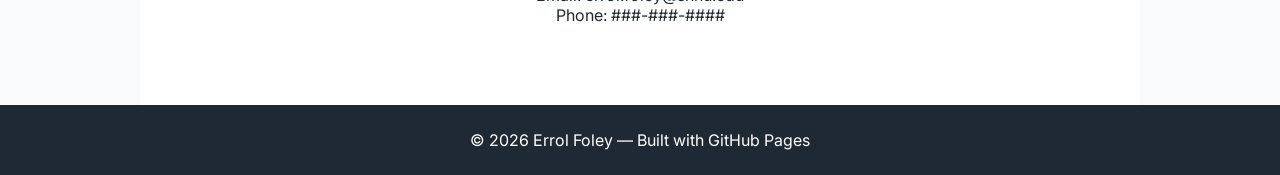
==== commit 6626592b: "Update index.html" ====
--- a/index.html
+++ b/index.html
@@ -32,15 +32,24 @@
   <a href="#projects" class="btn">View My Work</a>
 </section>
 
+<!-- Overview -->
+<section id="overview" class="section">
+  <h2>Overview</h2>
+  <div class="about-content">
+
+    <p>
+      The artifacts included in this portfolio collectively demonstrate my progression across software engineering, algorithms, and database design. Each enhancement reflects my ability to evaluate an existing solution, identify areas for improvement, and implement changes that deliver measurable value. Together, these projects represent my readiness to enter the computer science field with a strong technical foundation and a commitment to continuous learning.
+    </p>
+    
+    <p>
+  </div>
+</section>
+
+  
   <!-- ABOUT -->
 <section id="about" class="section">
-  <div class="about-content">
-  <h2>Portfolio Overview</h2>
-    <p>
-      The artifacts included in this portfolio collectively demonstrate my progression across software engineering, algorithms, and database design. Each enhancement reflects my ability to evaluate an existing solution, identify areas for improvement, and implement changes that deliver measurable value. Together, these projects represent my readiness to enter the computer science field with a strong technical foundation and a commitment to continuous learning.
-    </p>
-
-  <h3>About Me</h3>
+  <h2>About Me</h2>
+  <div class="about-content">
 
     <p>
       I am a student at Southern New Hampshire University, majoring in Computer Science with a minor in Software Engineering. I have experience in secure software development, databases, and software design, with a focus on building reliable, efficient, and secure applications. I currently work with radio systems in my profession, and as the field continues to integrate with cybersecurity and technology-focused roles, I decided to expand my knowledge in computer science to better prepare for the future.
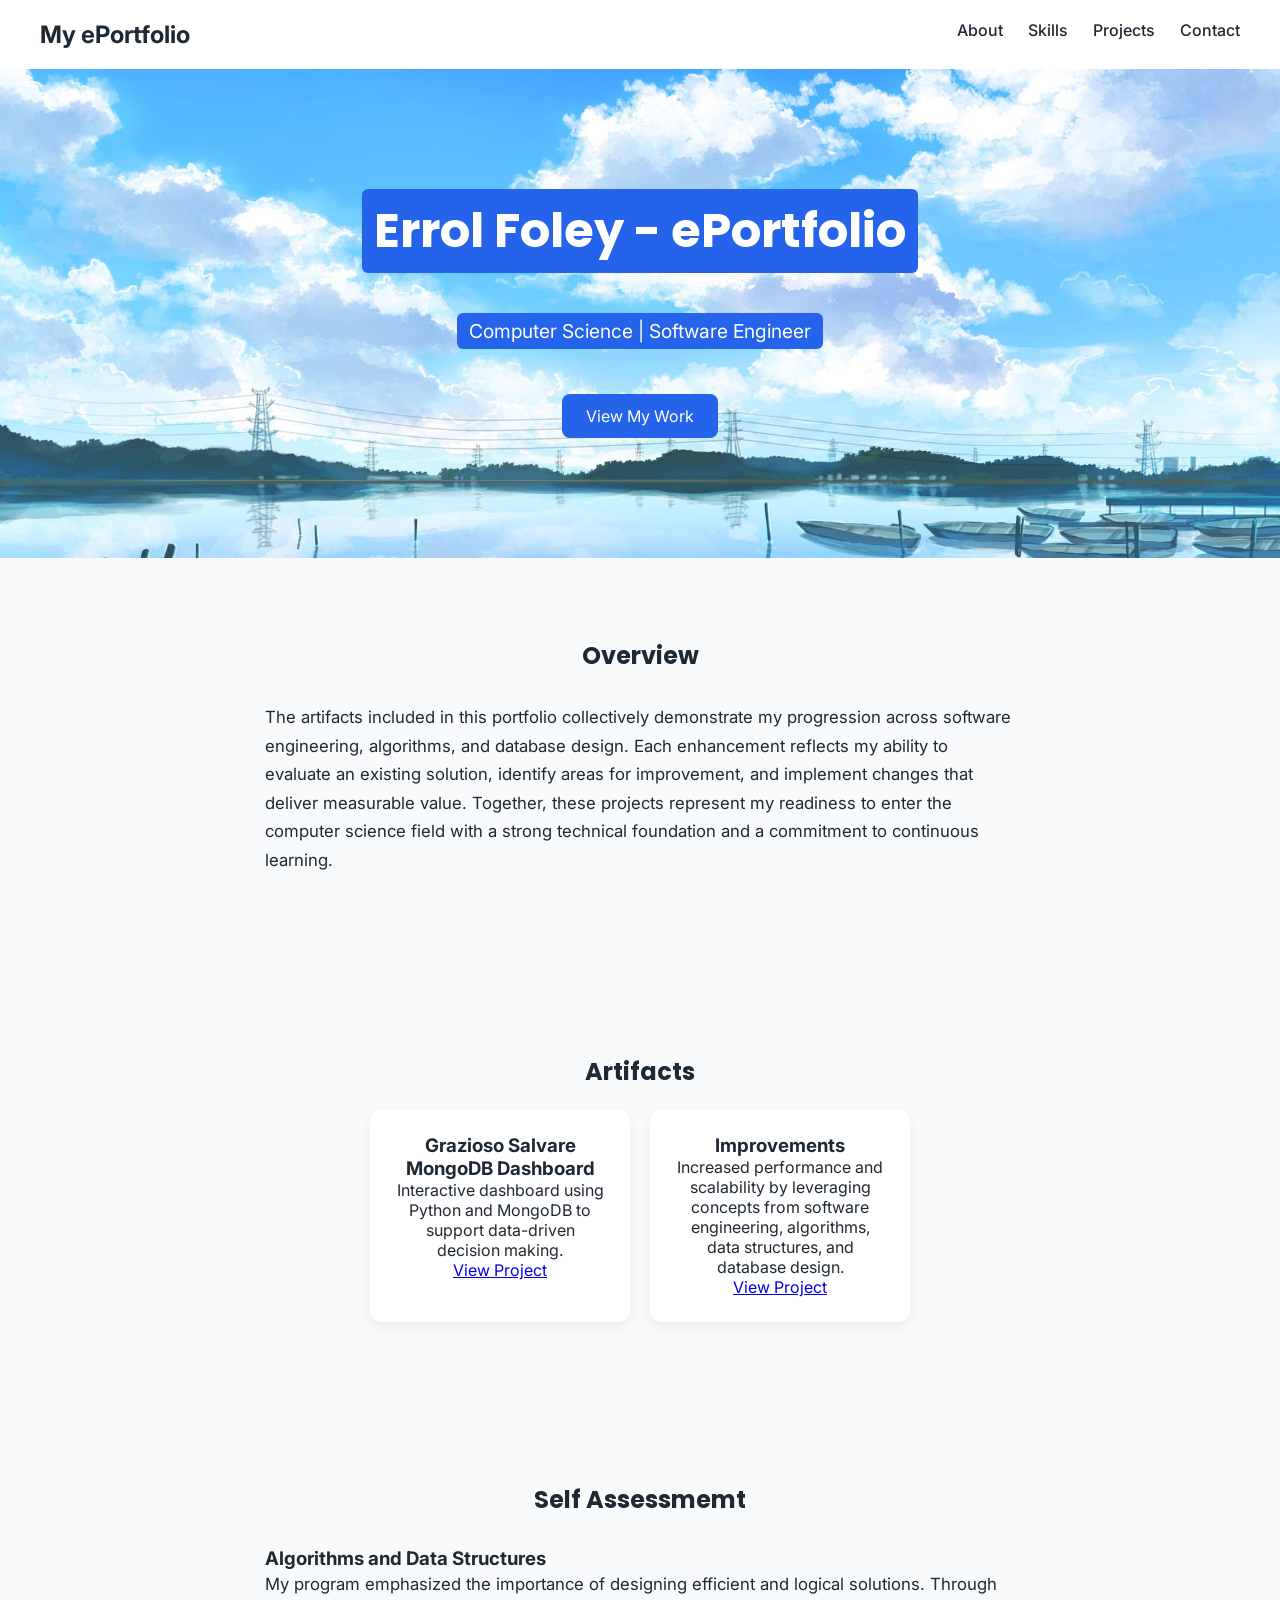
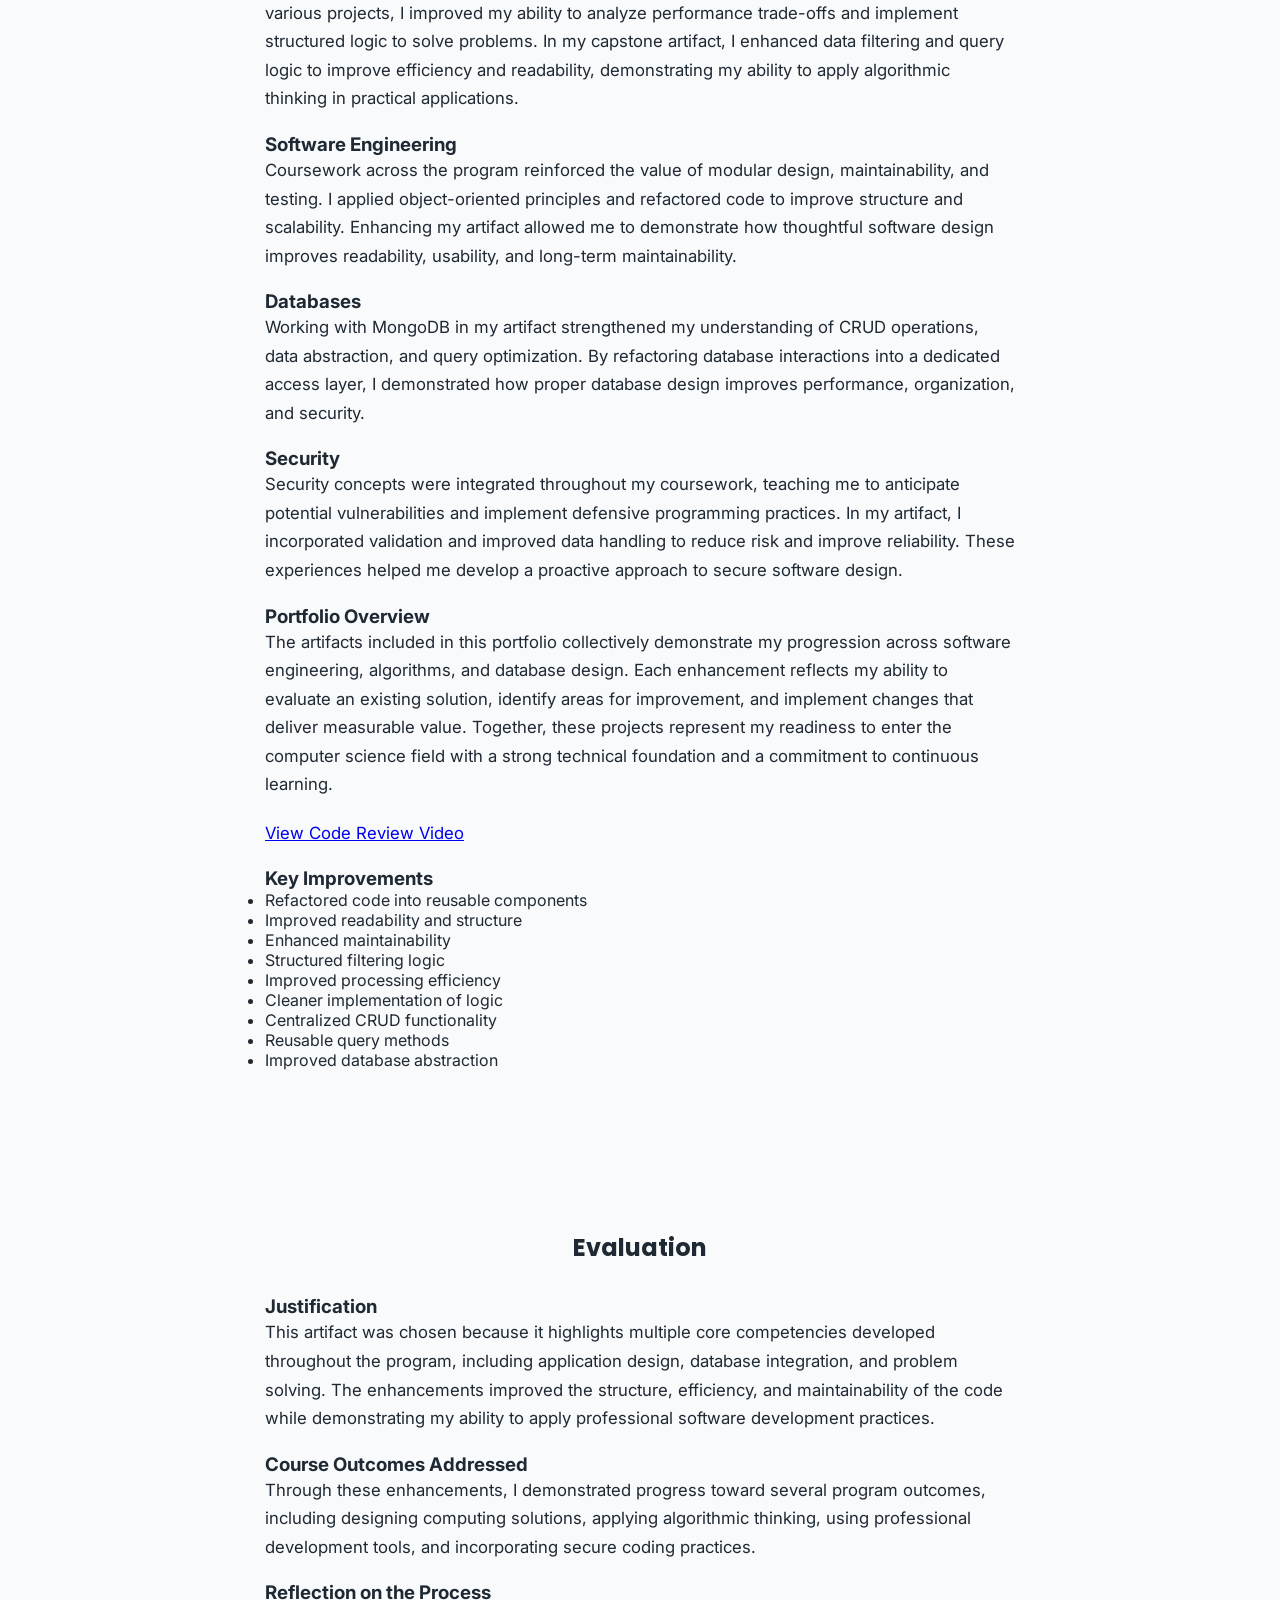
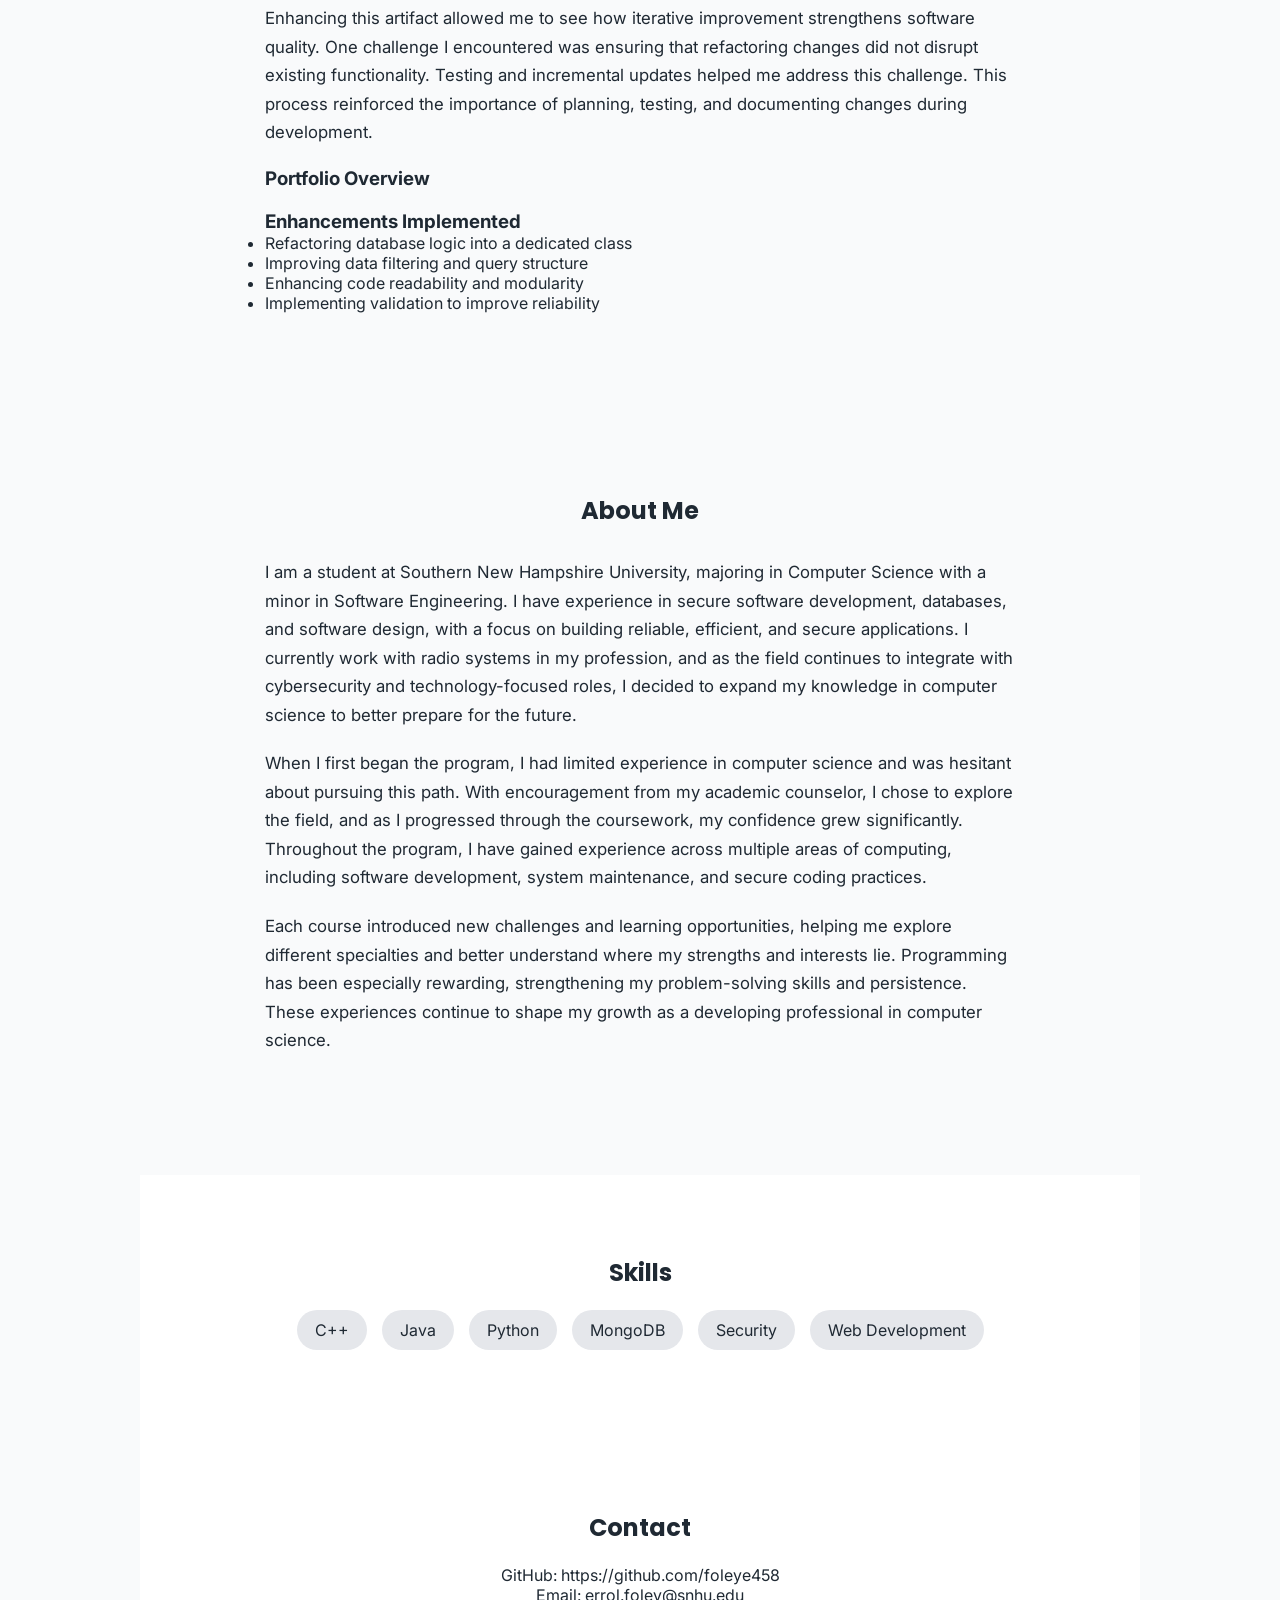
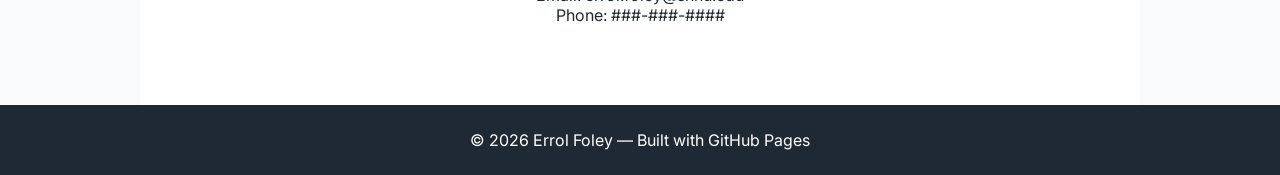
==== commit 8191ac9e: "Update index.html" ====
--- a/index.html
+++ b/index.html
@@ -45,39 +45,31 @@
   </div>
 </section>
 
+  <!-- ARTIFACTS -->
+  <section id="artifacts" class="section">
+    <h2>Artifacts</h2>
+
+    <div class="cards">
+
+      <div class="card">
+        <h3>Grazioso Salvare MongoDB Dashboard</h3>
+        <p>Interactive dashboard using Python and MongoDB to support data-driven decision making.</p>
+        <a href="https://github.com/Foleye458/Client-Server-Development" target="_blank" class="project-btn">
+          View Project
+        </a>
+      </div>
+      
+      <div class="card">
+        <h3>Improvements</h3>
+        <p>Increased performance and scalability by leveraging concepts from software engineering, algorithms, data structures, and database design.</p>
+        <a href="https://github.com/Foleye458/Client-Server-Development-Improvements-" target="_blank" class="project-btn">
+          View Project
+        </a>
+      </div>
+
+    </div>
+  </section>
   
-  <!-- ABOUT -->
-<section id="about" class="section">
-  <h2>About Me</h2>
-  <div class="about-content">
-
-    <p>
-      I am a student at Southern New Hampshire University, majoring in Computer Science with a minor in Software Engineering. I have experience in secure software development, databases, and software design, with a focus on building reliable, efficient, and secure applications. I currently work with radio systems in my profession, and as the field continues to integrate with cybersecurity and technology-focused roles, I decided to expand my knowledge in computer science to better prepare for the future.
-    </p>
-    
-    <p>
-    </p>
-
-    <p>
-      When I first began the program, I had limited experience in computer science and was hesitant about pursuing this path. With encouragement from my academic counselor, I chose to explore the field, and as I progressed through the coursework, my confidence grew significantly. Throughout the program, I have gained experience across multiple areas of computing, including software development, system maintenance, and secure coding practices.
-    </p>
-
-    <p>
-    </p>
-
-    <p>
-      Each course introduced new challenges and learning opportunities, helping me explore different specialties and better understand where my strengths and interests lie. Programming has been especially rewarding, strengthening my problem-solving skills and persistence. These experiences continue to shape my growth as a developing professional in computer science.
-    </p>
-
-    <p>
-    </p>
-
-    <p>
-      
-    </p>
-
-  </div>
-</section>
 
 <!-- SELF ASSESSMENT -->
   <section id="self assessment" class="section">
@@ -118,6 +110,70 @@
   </div>
 </section>
 
+  <!-- JUSTIFICATION -->
+  <section id="justification" class="section">
+  <h2>Evaluation</h2>
+
+  <div class="about-content">
+    <h3>Justification</h3> 
+    <p>This artifact was chosen because it highlights multiple core competencies developed throughout the program, including application design, database integration, and problem solving. The enhancements improved the structure, efficiency, and maintainability of the code while demonstrating my ability to apply professional software development practices.  </p>
+
+    <h3>Course Outcomes Addressed</h3> 
+    <p>Through these enhancements, I demonstrated progress toward several program outcomes, including designing computing solutions, applying algorithmic thinking, using professional development tools, and incorporating secure coding practices.</p>
+
+    <h3>Reflection on the Process</h3> 
+    <p>Enhancing this artifact allowed me to see how iterative improvement strengthens software quality. One challenge I encountered was ensuring that refactoring changes did not disrupt existing functionality. Testing and incremental updates helped me address this challenge. This process reinforced the importance of planning, testing, and documenting changes during development.</p>
+
+<h3>Portfolio Overview</h3>
+<p>
+ 
+</p>
+
+<h3>Enhancements Implemented</h3>
+<ul>
+  <li>Refactoring database logic into a dedicated class</li>
+  <li>Improving data filtering and query structure</li>
+  <li>Enhancing code readability and modularity</li>
+  <li>Implementing validation to improve reliability</li>
+
+</ul>
+
+  </div>
+</section>
+
+    <!-- ABOUT -->
+<section id="about" class="section">
+  <h2>About Me</h2>
+  <div class="about-content">
+
+    <p>
+      I am a student at Southern New Hampshire University, majoring in Computer Science with a minor in Software Engineering. I have experience in secure software development, databases, and software design, with a focus on building reliable, efficient, and secure applications. I currently work with radio systems in my profession, and as the field continues to integrate with cybersecurity and technology-focused roles, I decided to expand my knowledge in computer science to better prepare for the future.
+    </p>
+    
+    <p>
+    </p>
+
+    <p>
+      When I first began the program, I had limited experience in computer science and was hesitant about pursuing this path. With encouragement from my academic counselor, I chose to explore the field, and as I progressed through the coursework, my confidence grew significantly. Throughout the program, I have gained experience across multiple areas of computing, including software development, system maintenance, and secure coding practices.
+    </p>
+
+    <p>
+    </p>
+
+    <p>
+      Each course introduced new challenges and learning opportunities, helping me explore different specialties and better understand where my strengths and interests lie. Programming has been especially rewarding, strengthening my problem-solving skills and persistence. These experiences continue to shape my growth as a developing professional in computer science.
+    </p>
+
+    <p>
+    </p>
+
+    <p>
+      
+    </p>
+
+  </div>
+</section>
+
   <!-- SKILLS -->
   <section id="skills" class="section light">
     <h2>Skills</h2>
@@ -131,62 +187,6 @@
     </div>
   </section>
 
-  <!-- ARTIFACTS -->
-  <section id="artifacts" class="section">
-    <h2>Artifacts</h2>
-
-    <div class="cards">
-
-      <div class="card">
-        <h3>Grazioso Salvare MongoDB Dashboard</h3>
-        <p>Interactive dashboard using Python and MongoDB to support data-driven decision making.</p>
-        <a href="https://github.com/Foleye458/Client-Server-Development" target="_blank" class="project-btn">
-          View Project
-        </a>
-      </div>
-      
-      <div class="card">
-        <h3>Improvements</h3>
-        <p>Increased performance and scalability by leveraging concepts from software engineering, algorithms, data structures, and database design.</p>
-        <a href="https://github.com/Foleye458/Client-Server-Development-Improvements-" target="_blank" class="project-btn">
-          View Project
-        </a>
-      </div>
-
-    </div>
-  </section>
-
-  <!-- JUSTIFICATION -->
-  <section id="justification" class="section">
-  <h2>Evaluation</h2>
-
-  <div class="about-content">
-    <h3>Justification</h3> 
-    <p>This artifact was chosen because it highlights multiple core competencies developed throughout the program, including application design, database integration, and problem solving. The enhancements improved the structure, efficiency, and maintainability of the code while demonstrating my ability to apply professional software development practices.  </p>
-
-    <h3>Course Outcomes Addressed</h3> 
-    <p>Through these enhancements, I demonstrated progress toward several program outcomes, including designing computing solutions, applying algorithmic thinking, using professional development tools, and incorporating secure coding practices.</p>
-
-    <h3>Reflection on the Process</h3> 
-    <p>Enhancing this artifact allowed me to see how iterative improvement strengthens software quality. One challenge I encountered was ensuring that refactoring changes did not disrupt existing functionality. Testing and incremental updates helped me address this challenge. This process reinforced the importance of planning, testing, and documenting changes during development.</p>
-
-<h3>Portfolio Overview</h3>
-<p>
- 
-</p>
-
-<h3>Enhancements Implemented</h3>
-<ul>
-  <li>Refactoring database logic into a dedicated class</li>
-  <li>Improving data filtering and query structure</li>
-  <li>Enhancing code readability and modularity</li>
-  <li>Implementing validation to improve reliability</li>
-
-</ul>
-
-  </div>
-</section>
-
   <!-- CONTACT -->
   <section id="contact" class="section light">
     <h2>Contact</h2>
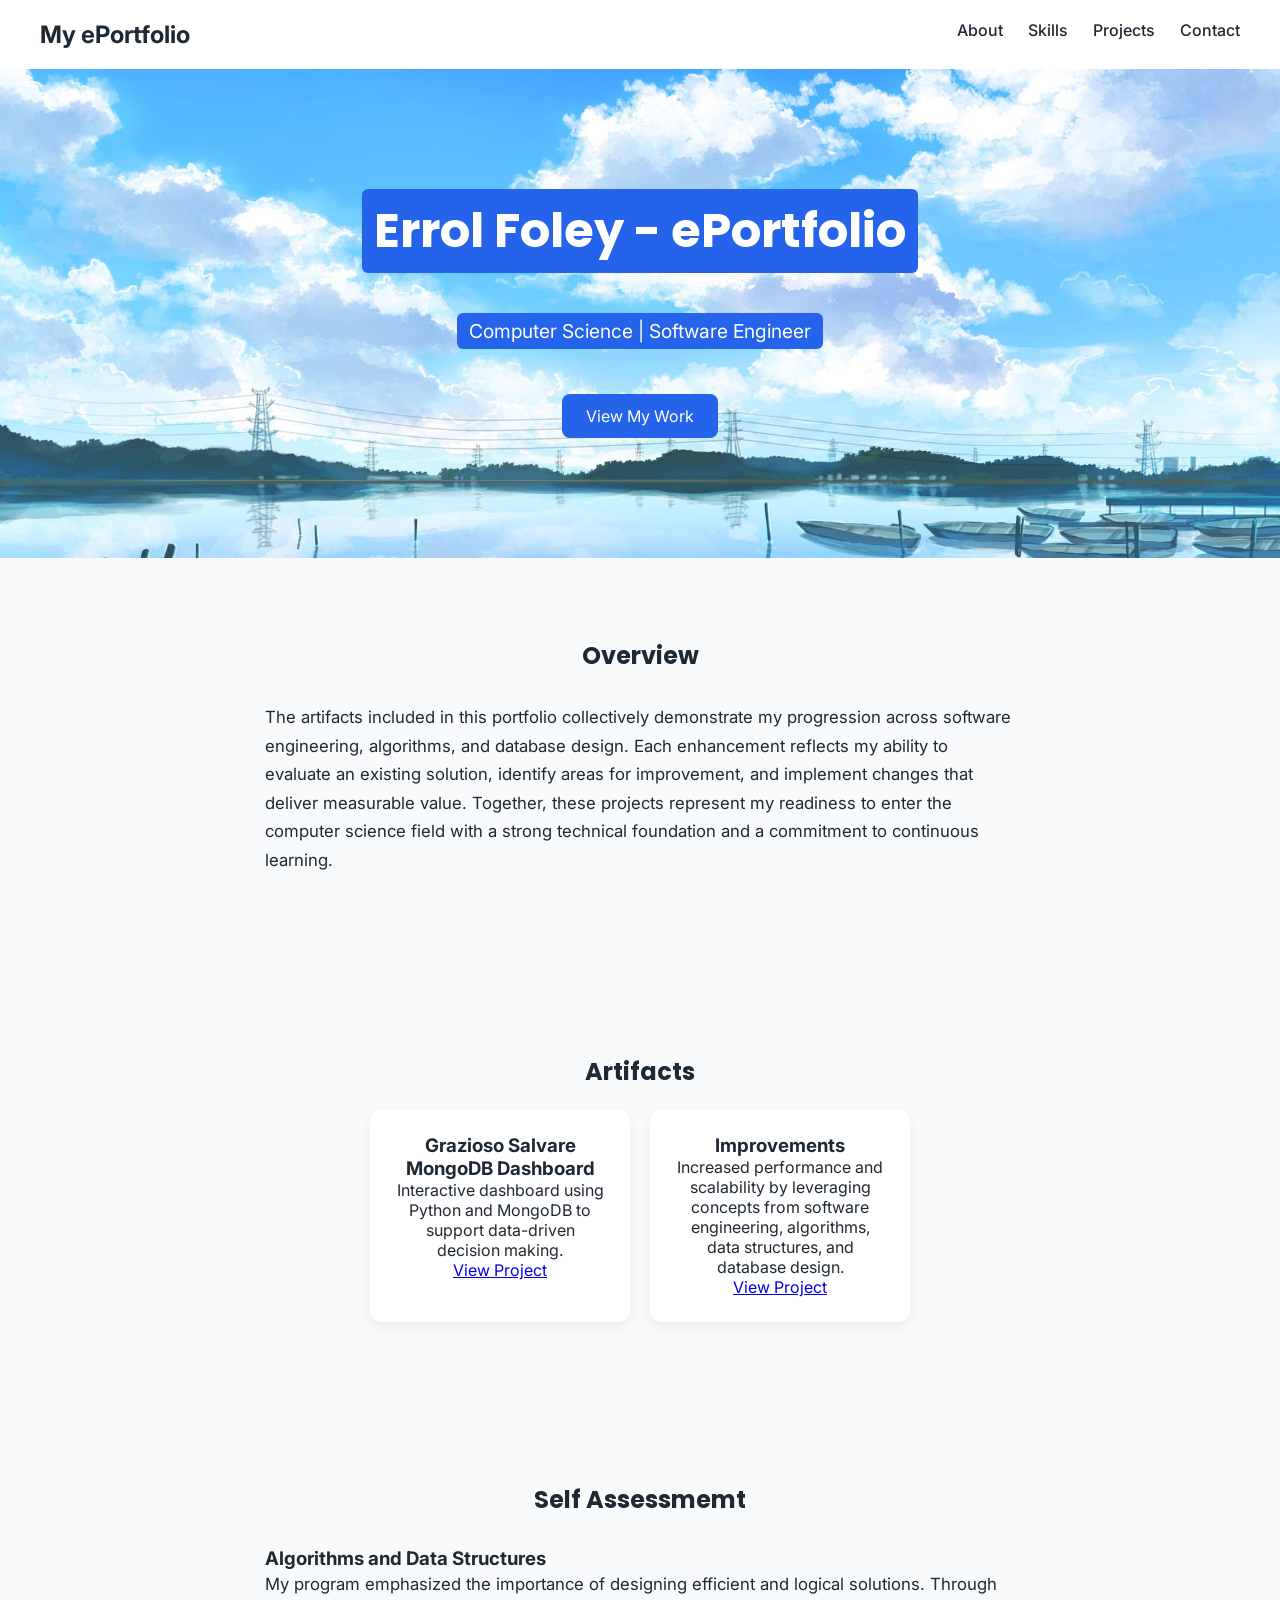
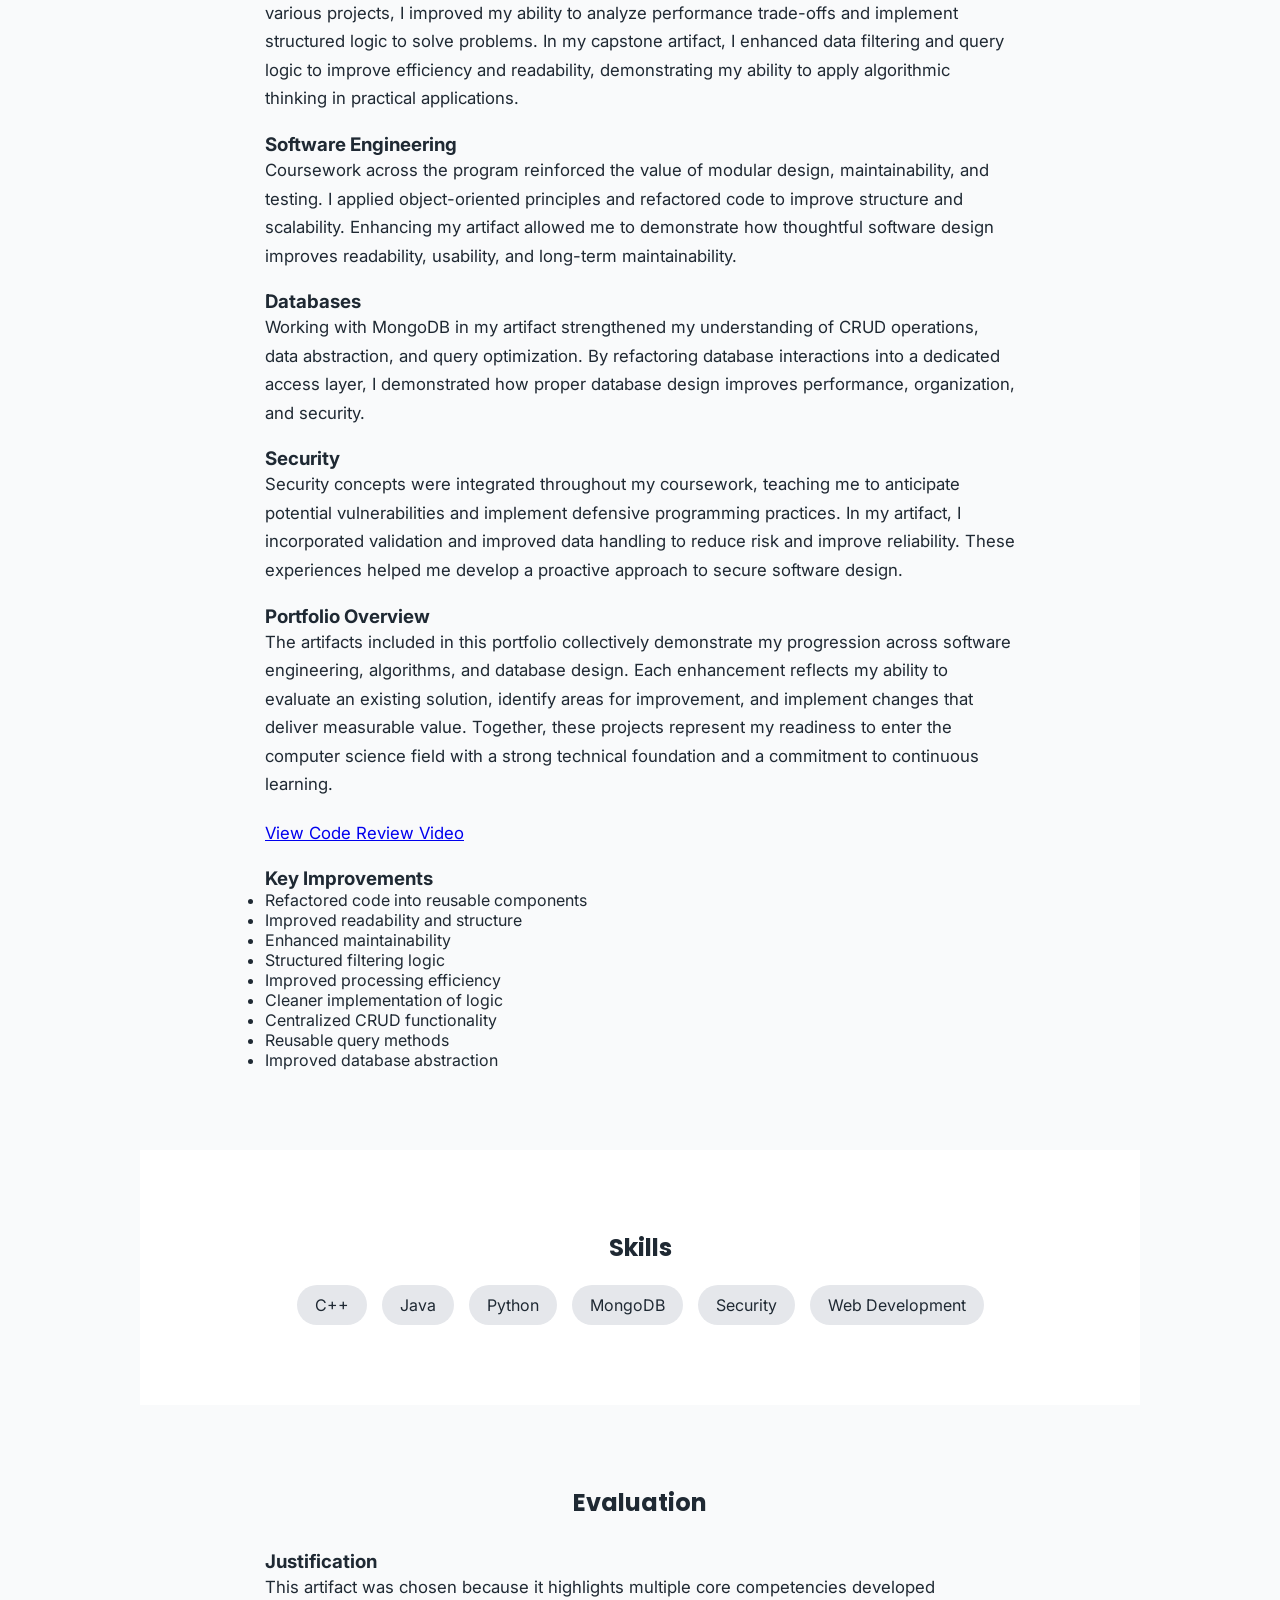
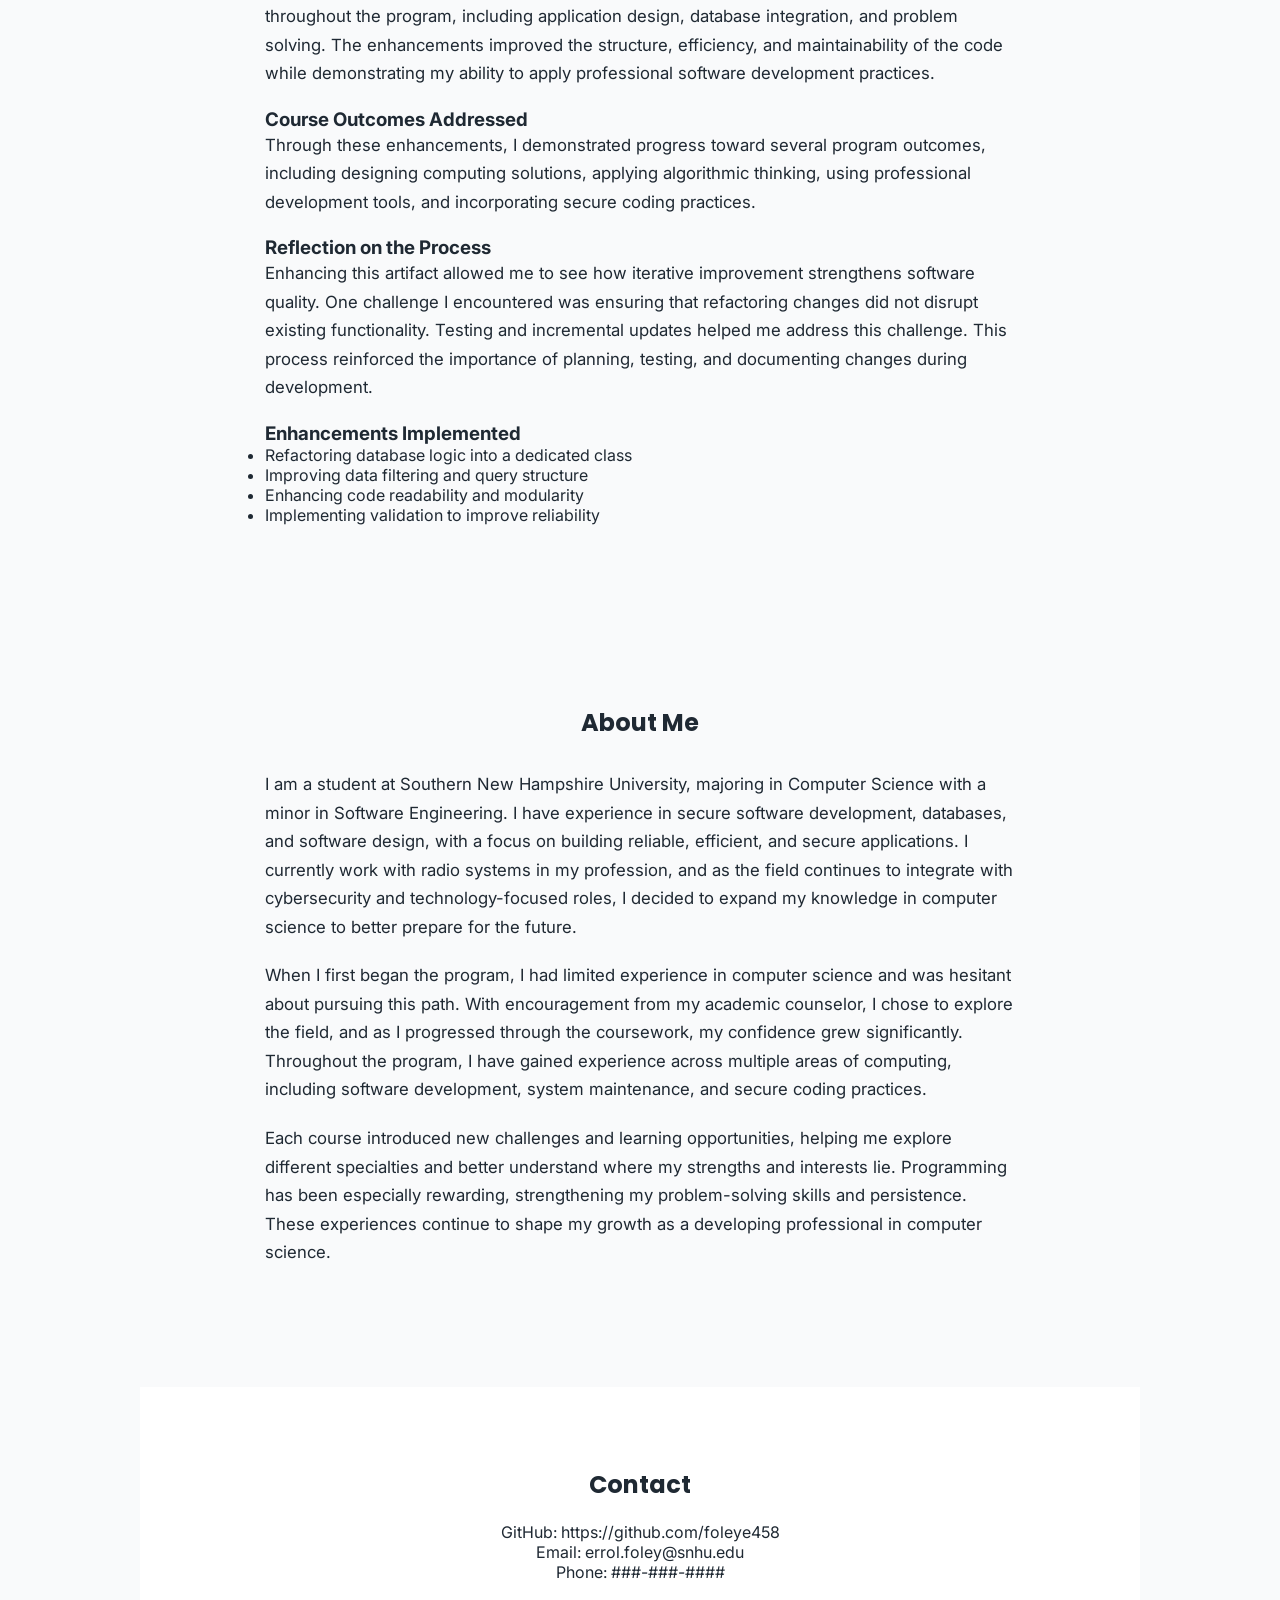
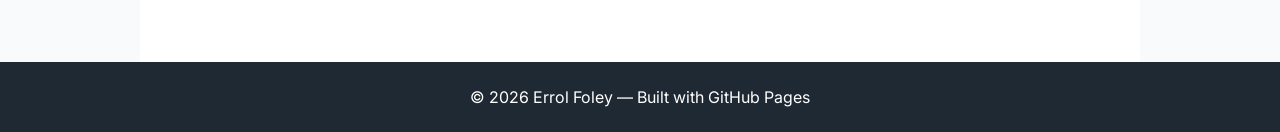
==== commit 3f78fb8d: "Update index.html" ====
--- a/index.html
+++ b/index.html
@@ -110,70 +110,6 @@
   </div>
 </section>
 
-  <!-- JUSTIFICATION -->
-  <section id="justification" class="section">
-  <h2>Evaluation</h2>
-
-  <div class="about-content">
-    <h3>Justification</h3> 
-    <p>This artifact was chosen because it highlights multiple core competencies developed throughout the program, including application design, database integration, and problem solving. The enhancements improved the structure, efficiency, and maintainability of the code while demonstrating my ability to apply professional software development practices.  </p>
-
-    <h3>Course Outcomes Addressed</h3> 
-    <p>Through these enhancements, I demonstrated progress toward several program outcomes, including designing computing solutions, applying algorithmic thinking, using professional development tools, and incorporating secure coding practices.</p>
-
-    <h3>Reflection on the Process</h3> 
-    <p>Enhancing this artifact allowed me to see how iterative improvement strengthens software quality. One challenge I encountered was ensuring that refactoring changes did not disrupt existing functionality. Testing and incremental updates helped me address this challenge. This process reinforced the importance of planning, testing, and documenting changes during development.</p>
-
-<h3>Portfolio Overview</h3>
-<p>
- 
-</p>
-
-<h3>Enhancements Implemented</h3>
-<ul>
-  <li>Refactoring database logic into a dedicated class</li>
-  <li>Improving data filtering and query structure</li>
-  <li>Enhancing code readability and modularity</li>
-  <li>Implementing validation to improve reliability</li>
-
-</ul>
-
-  </div>
-</section>
-
-    <!-- ABOUT -->
-<section id="about" class="section">
-  <h2>About Me</h2>
-  <div class="about-content">
-
-    <p>
-      I am a student at Southern New Hampshire University, majoring in Computer Science with a minor in Software Engineering. I have experience in secure software development, databases, and software design, with a focus on building reliable, efficient, and secure applications. I currently work with radio systems in my profession, and as the field continues to integrate with cybersecurity and technology-focused roles, I decided to expand my knowledge in computer science to better prepare for the future.
-    </p>
-    
-    <p>
-    </p>
-
-    <p>
-      When I first began the program, I had limited experience in computer science and was hesitant about pursuing this path. With encouragement from my academic counselor, I chose to explore the field, and as I progressed through the coursework, my confidence grew significantly. Throughout the program, I have gained experience across multiple areas of computing, including software development, system maintenance, and secure coding practices.
-    </p>
-
-    <p>
-    </p>
-
-    <p>
-      Each course introduced new challenges and learning opportunities, helping me explore different specialties and better understand where my strengths and interests lie. Programming has been especially rewarding, strengthening my problem-solving skills and persistence. These experiences continue to shape my growth as a developing professional in computer science.
-    </p>
-
-    <p>
-    </p>
-
-    <p>
-      
-    </p>
-
-  </div>
-</section>
-
   <!-- SKILLS -->
   <section id="skills" class="section light">
     <h2>Skills</h2>
@@ -187,6 +123,67 @@
     </div>
   </section>
 
+  <!-- JUSTIFICATION -->
+  <section id="justification" class="section">
+  <h2>Evaluation</h2>
+
+  <div class="about-content">
+    <h3>Justification</h3> 
+    <p>This artifact was chosen because it highlights multiple core competencies developed throughout the program, including application design, database integration, and problem solving. The enhancements improved the structure, efficiency, and maintainability of the code while demonstrating my ability to apply professional software development practices.  </p>
+
+    <h3>Course Outcomes Addressed</h3> 
+    <p>Through these enhancements, I demonstrated progress toward several program outcomes, including designing computing solutions, applying algorithmic thinking, using professional development tools, and incorporating secure coding practices.</p>
+
+    <h3>Reflection on the Process</h3> 
+    <p>Enhancing this artifact allowed me to see how iterative improvement strengthens software quality. One challenge I encountered was ensuring that refactoring changes did not disrupt existing functionality. Testing and incremental updates helped me address this challenge. This process reinforced the importance of planning, testing, and documenting changes during development.</p>
+
+<h3>Enhancements Implemented</h3>
+<ul>
+  <li>Refactoring database logic into a dedicated class</li>
+  <li>Improving data filtering and query structure</li>
+  <li>Enhancing code readability and modularity</li>
+  <li>Implementing validation to improve reliability</li>
+
+</ul>
+
+  </div>
+</section>
+
+    <!-- ABOUT -->
+<section id="about" class="section">
+  <h2>About Me</h2>
+  <div class="about-content">
+
+    <p>
+      I am a student at Southern New Hampshire University, majoring in Computer Science with a minor in Software Engineering. I have experience in secure software development, databases, and software design, with a focus on building reliable, efficient, and secure applications. I currently work with radio systems in my profession, and as the field continues to integrate with cybersecurity and technology-focused roles, I decided to expand my knowledge in computer science to better prepare for the future.
+    </p>
+    
+    <p>
+    </p>
+
+    <p>
+      When I first began the program, I had limited experience in computer science and was hesitant about pursuing this path. With encouragement from my academic counselor, I chose to explore the field, and as I progressed through the coursework, my confidence grew significantly. Throughout the program, I have gained experience across multiple areas of computing, including software development, system maintenance, and secure coding practices.
+    </p>
+
+    <p>
+    </p>
+
+    <p>
+      Each course introduced new challenges and learning opportunities, helping me explore different specialties and better understand where my strengths and interests lie. Programming has been especially rewarding, strengthening my problem-solving skills and persistence. These experiences continue to shape my growth as a developing professional in computer science.
+    </p>
+
+    <p>
+    </p>
+
+    <p>
+      
+    </p>
+
+  </div>
+</section>
+
+  
+
   <!-- CONTACT -->
   <section id="contact" class="section light">
     <h2>Contact</h2>
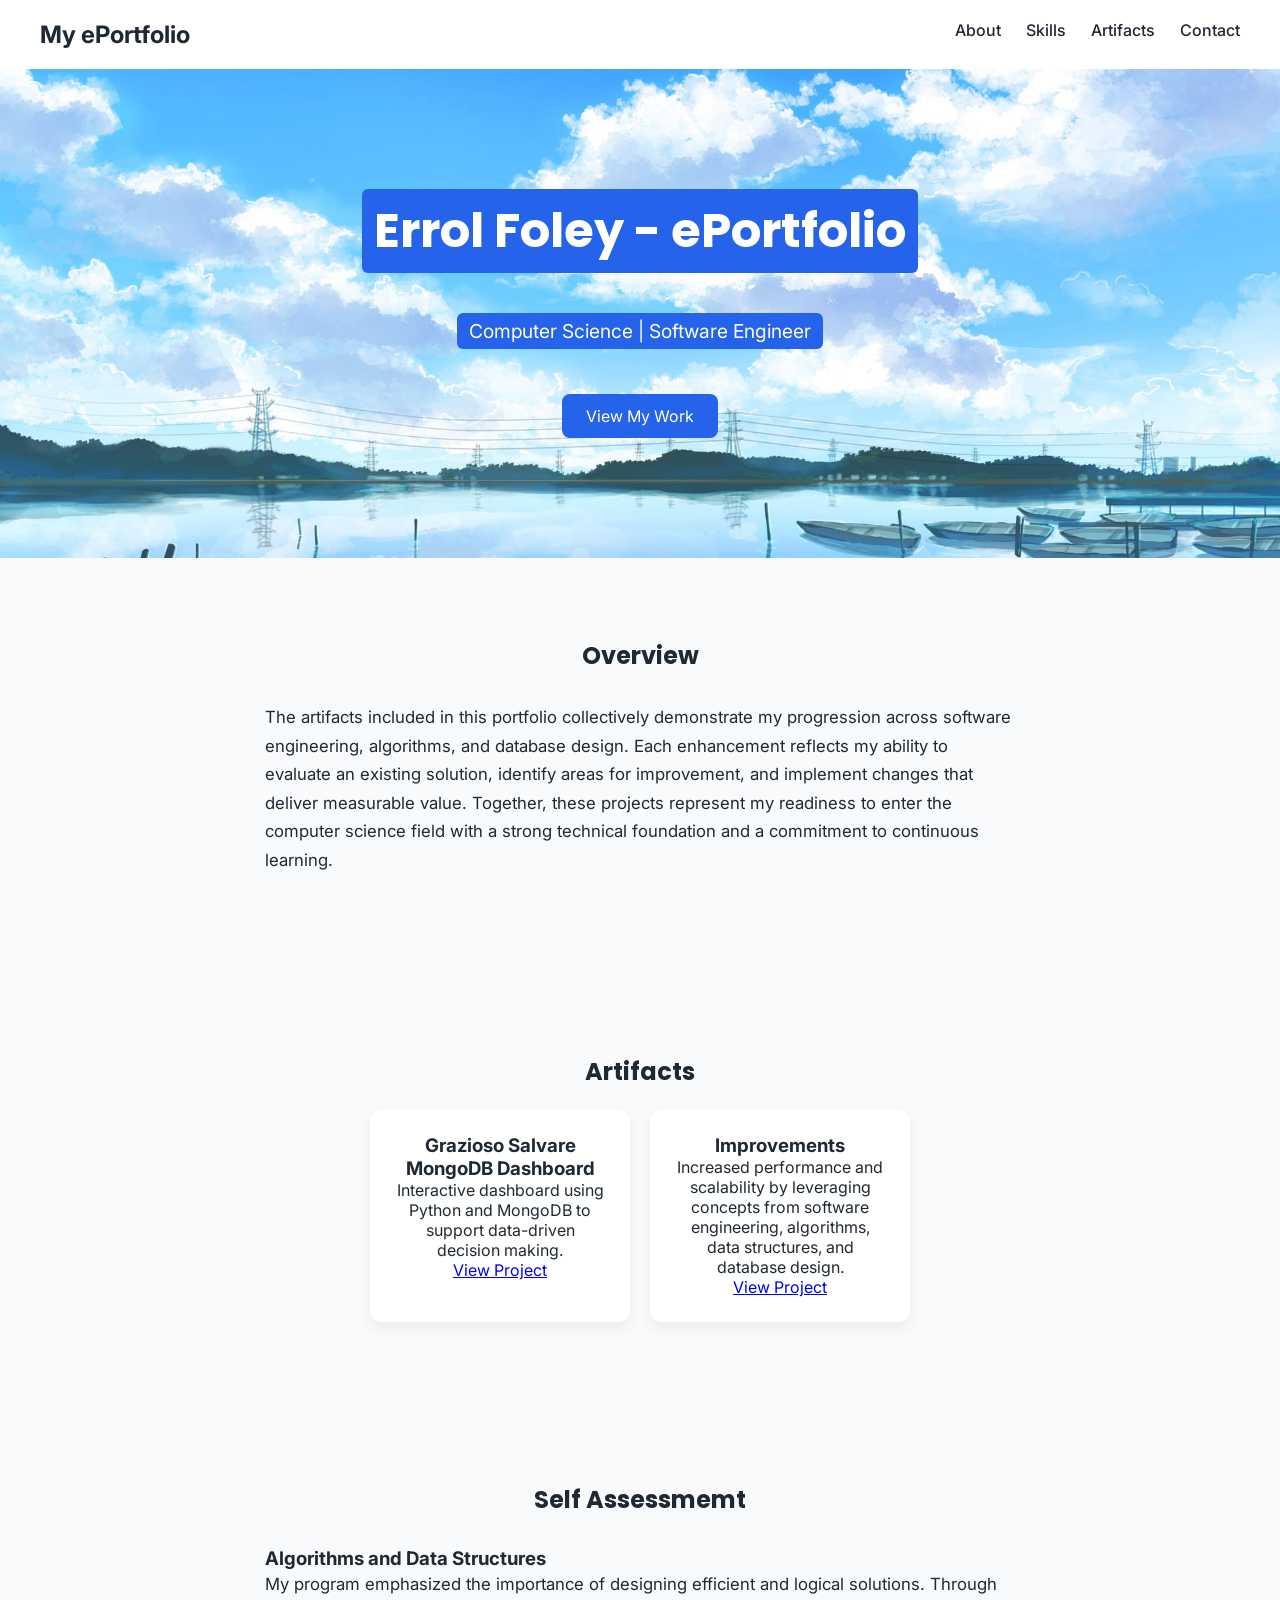
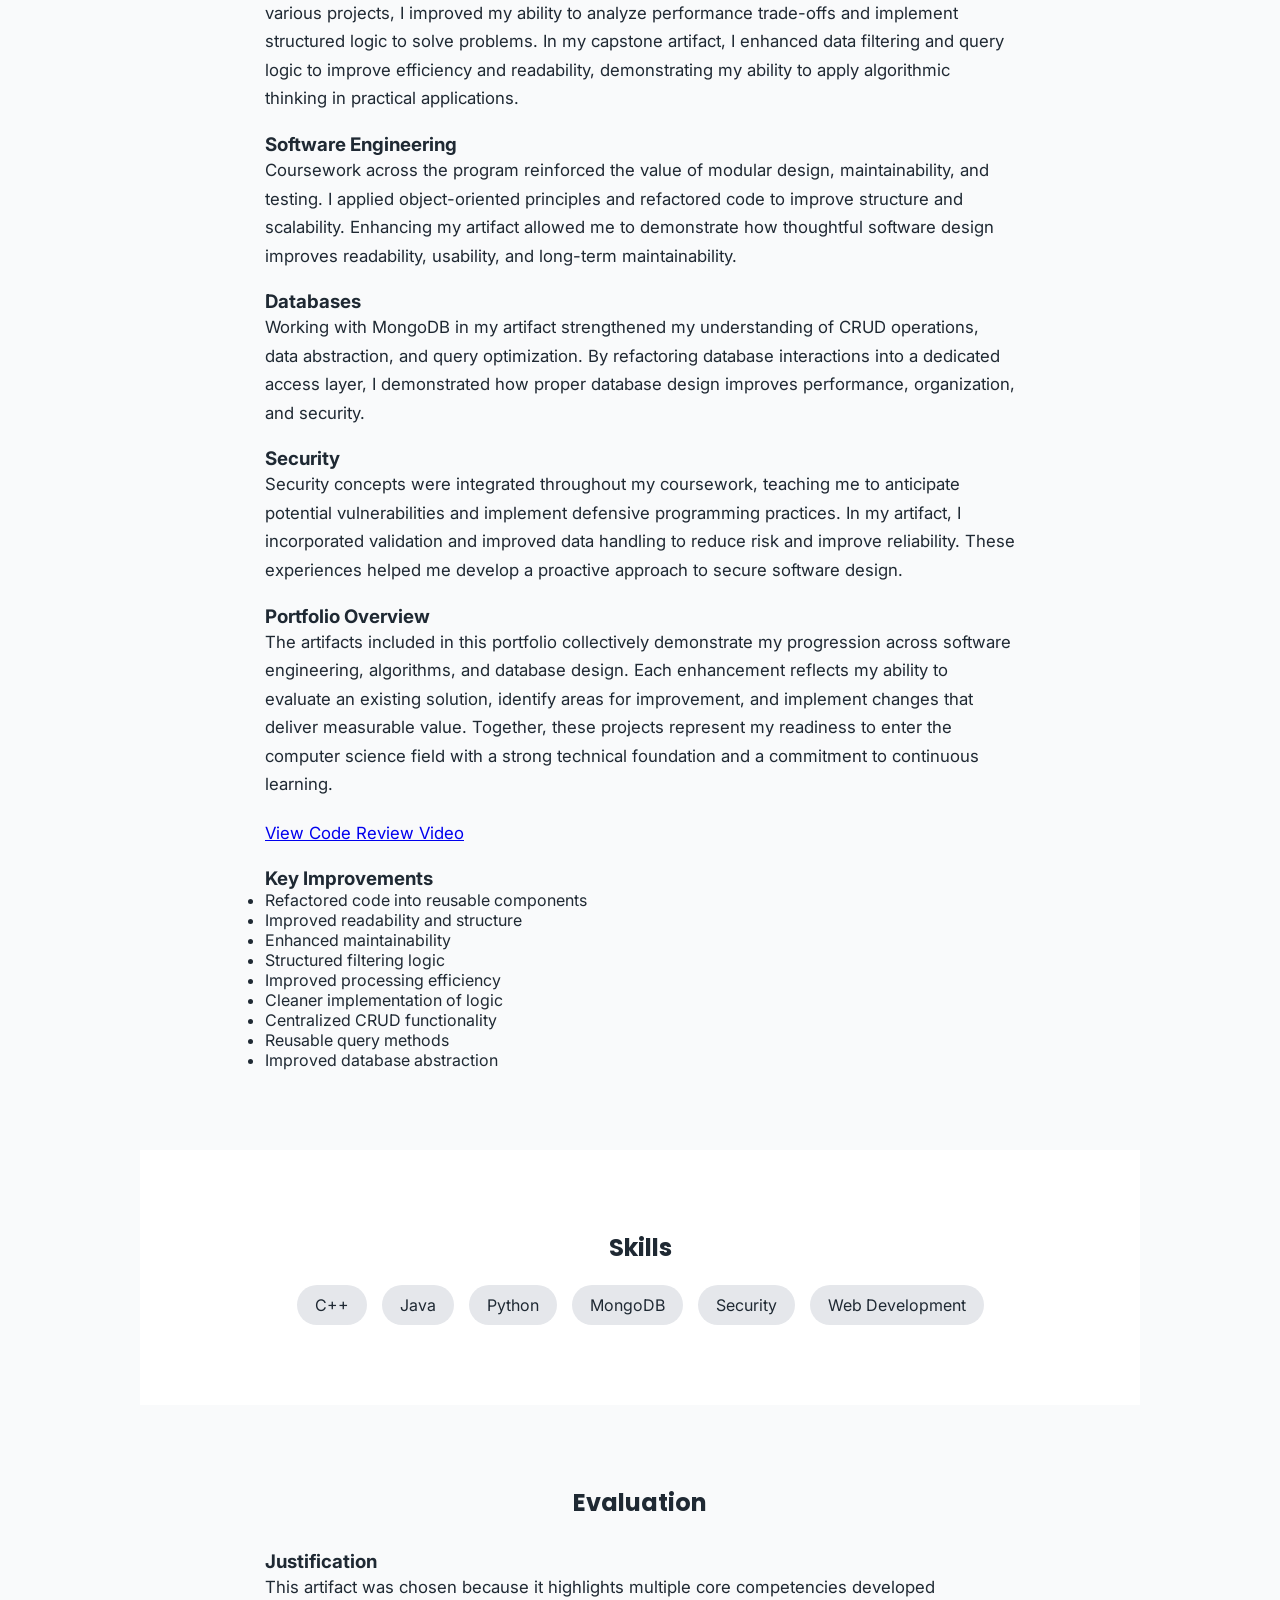
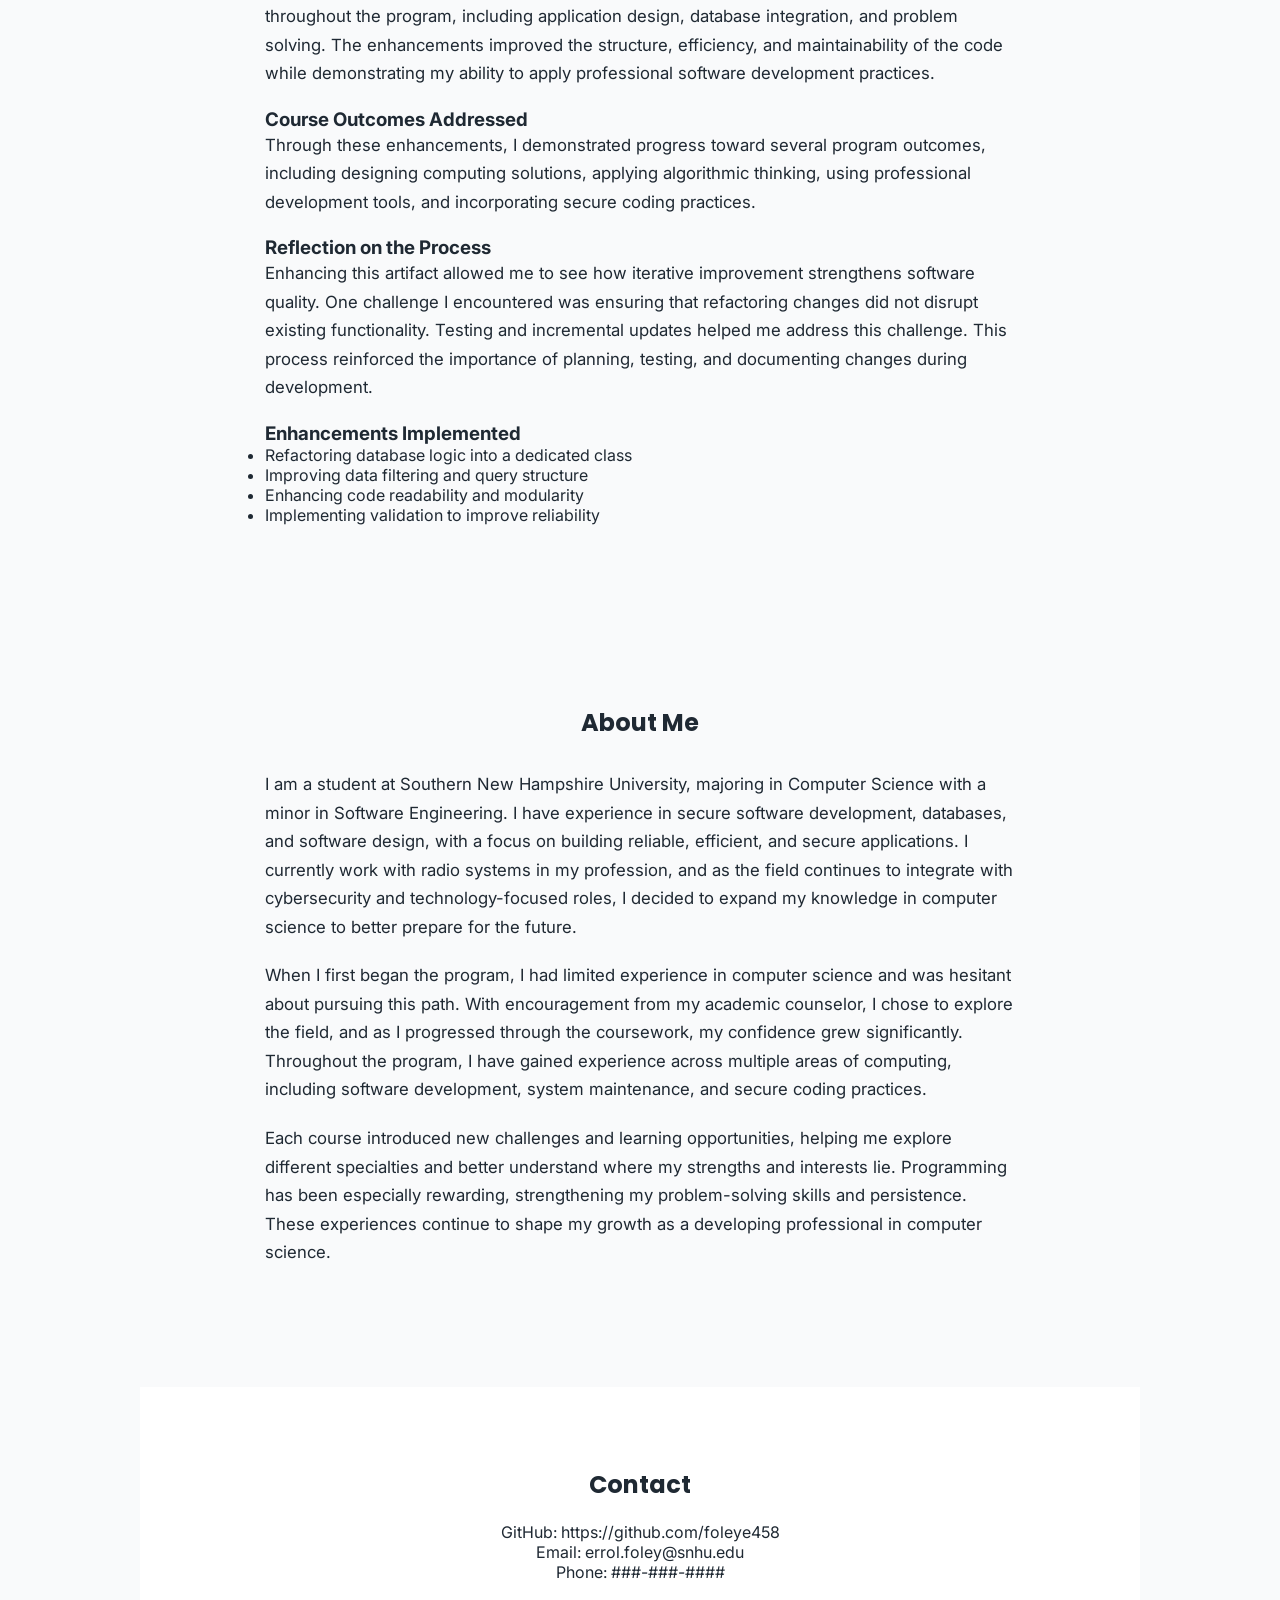
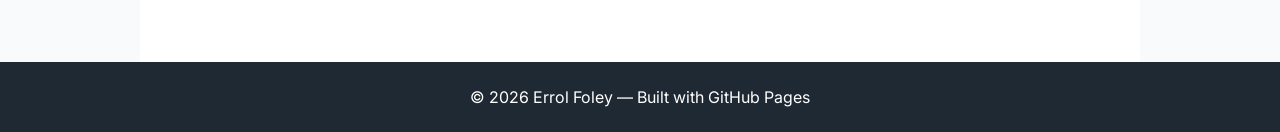
==== commit fa792541: "Update index.html" ====
--- a/index.html
+++ b/index.html
@@ -18,7 +18,7 @@
     <ul>
       <li><a href="#about">About</a></li>
       <li><a href="#skills">Skills</a></li>
-      <li><a href="#projects">Projects</a></li>
+      <li><a href="#artifacts">Artifacts</a></li>
       <li><a href="#contact">Contact</a></li>
     </ul>
   </nav>
@@ -29,7 +29,7 @@
   <p></p>
   <p class="blue-highlight">Computer Science | Software Engineer</p>
   <p></p>
-  <a href="#projects" class="btn">View My Work</a>
+  <a href="#artifacts" class="btn">View My Work</a>
 </section>
 
 <!-- Overview -->
